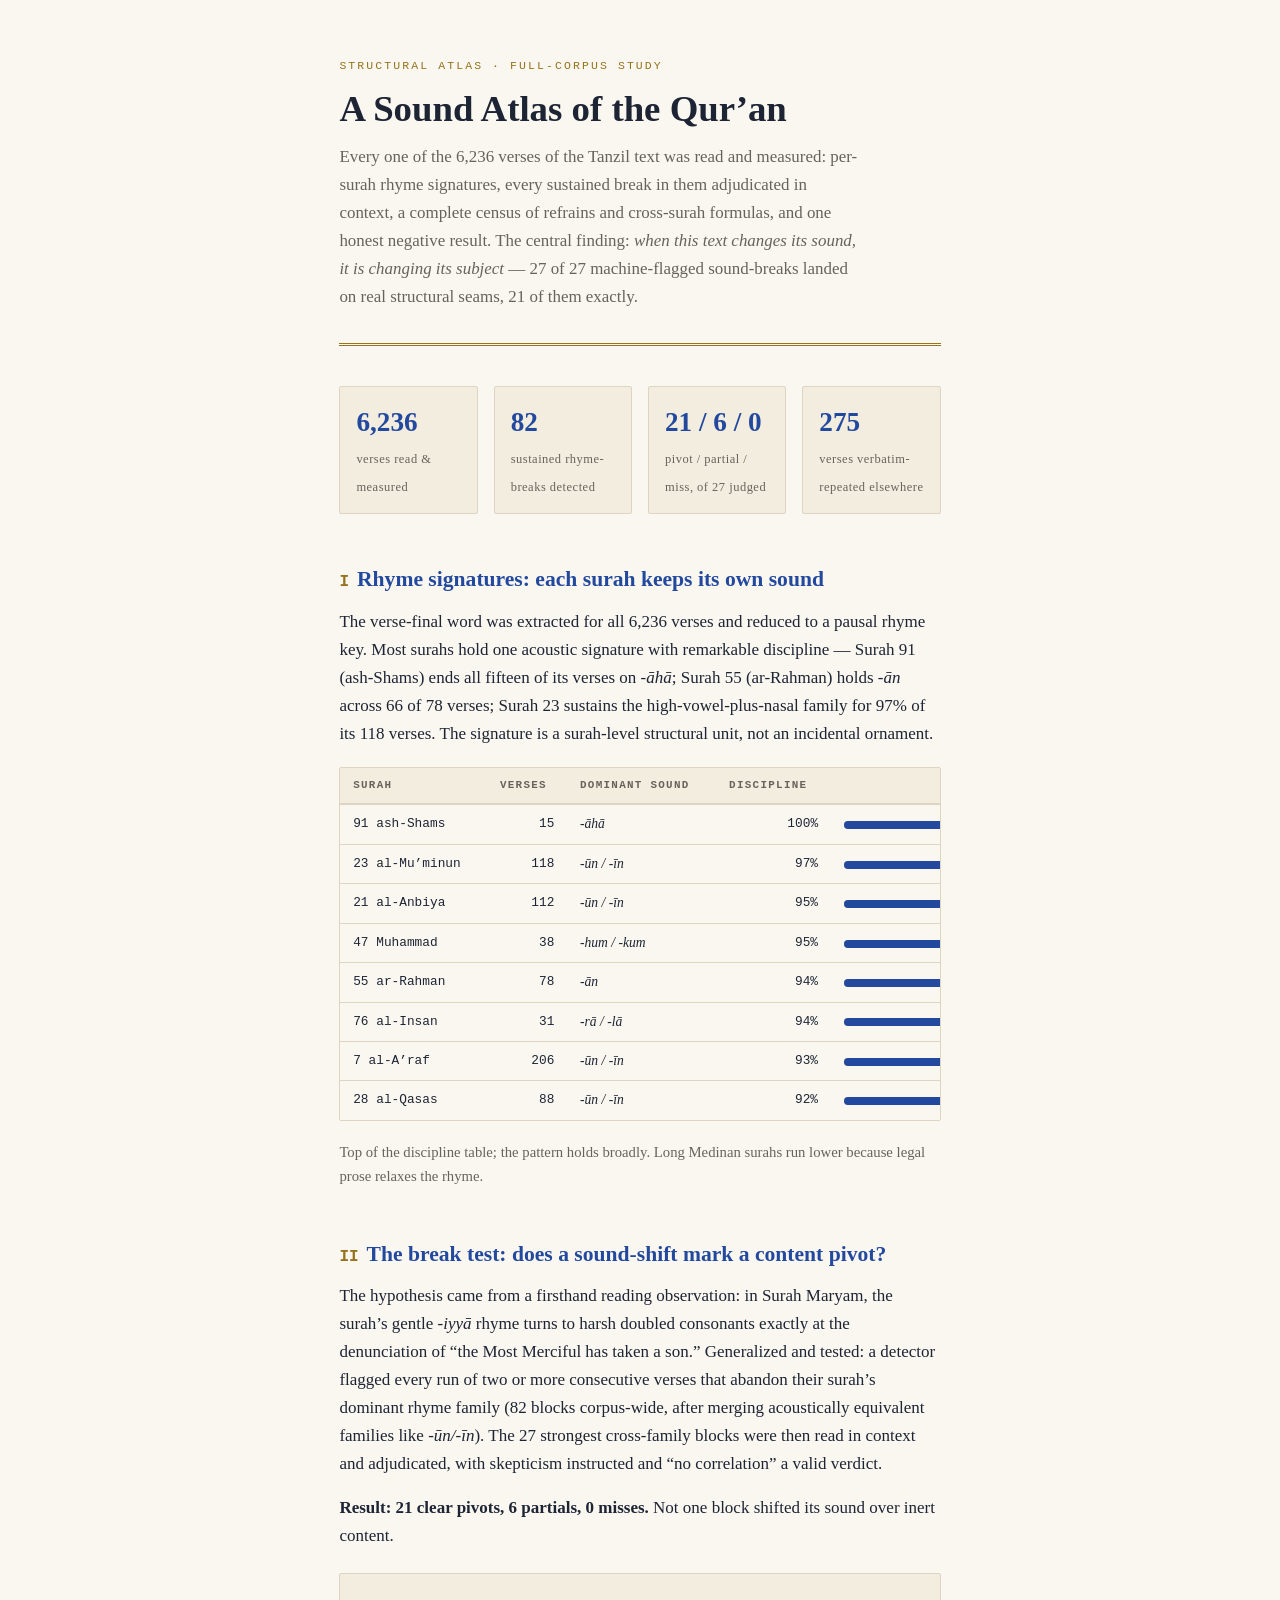
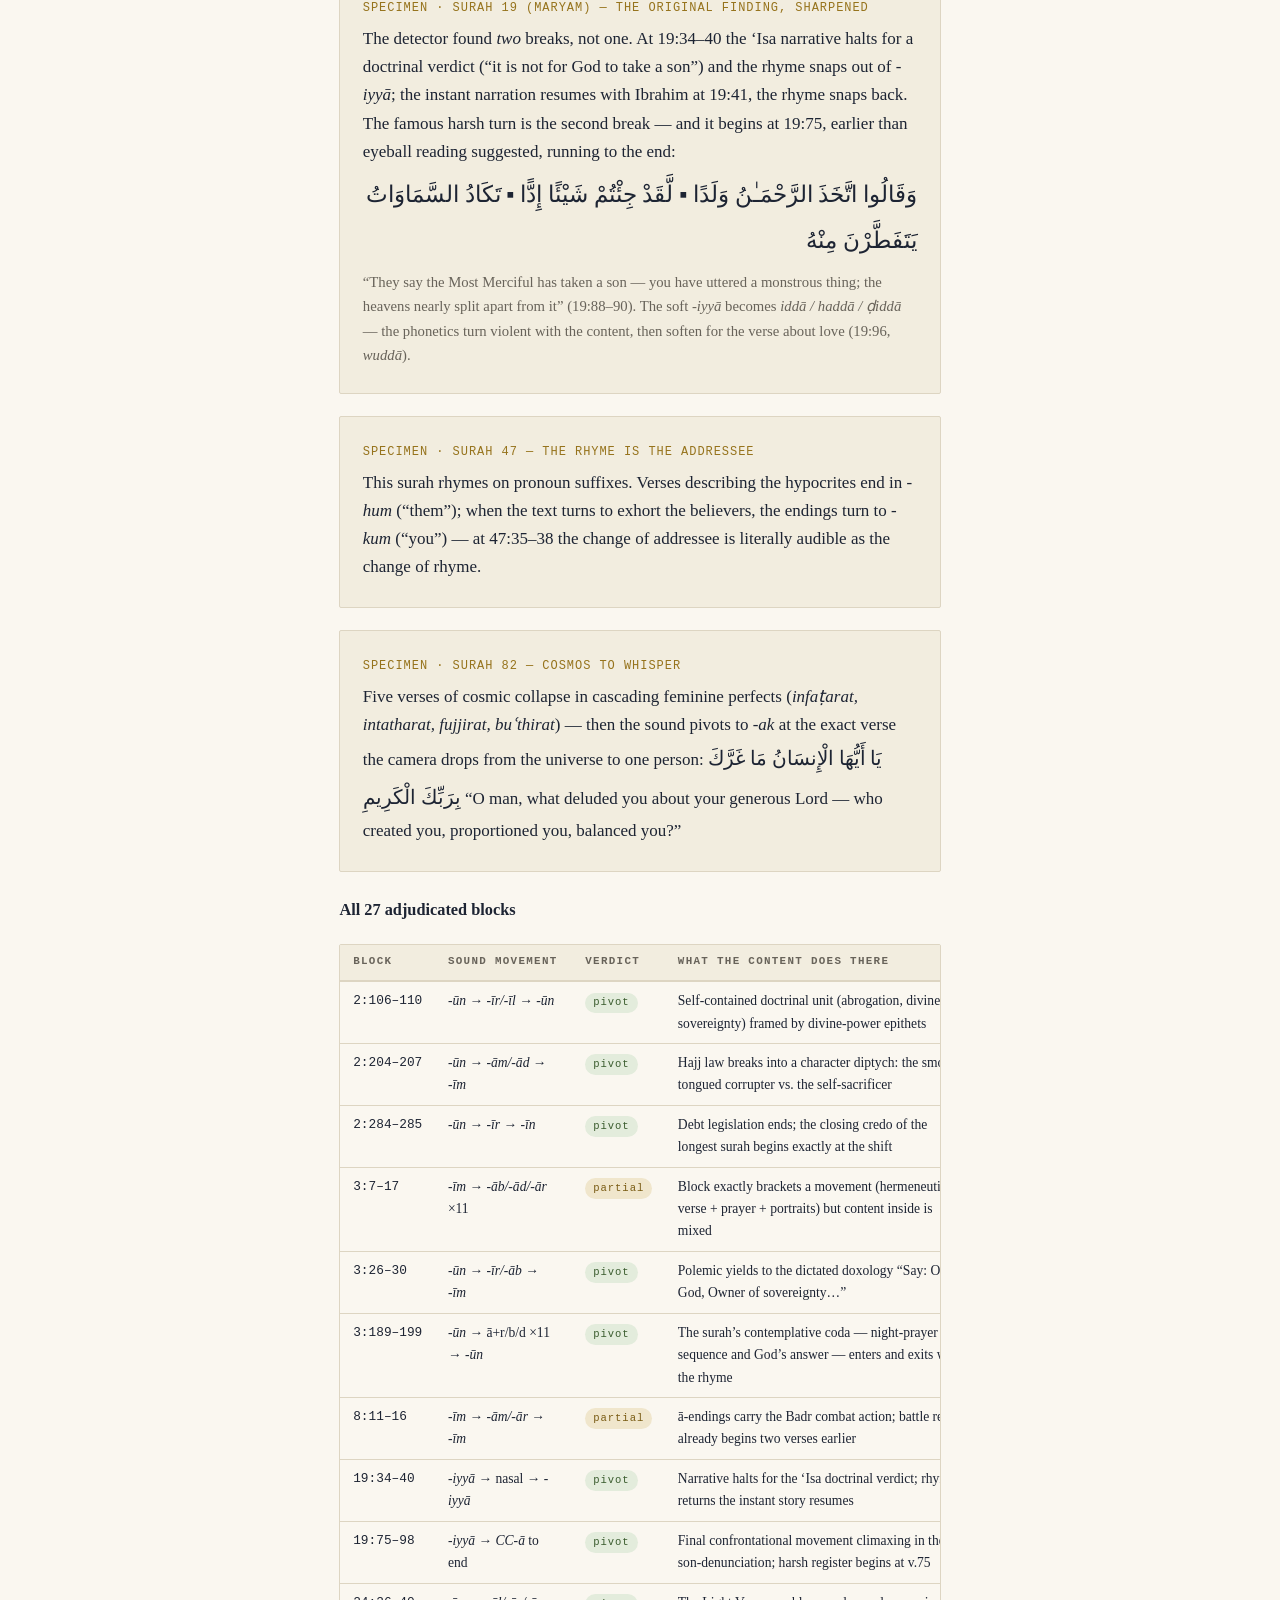
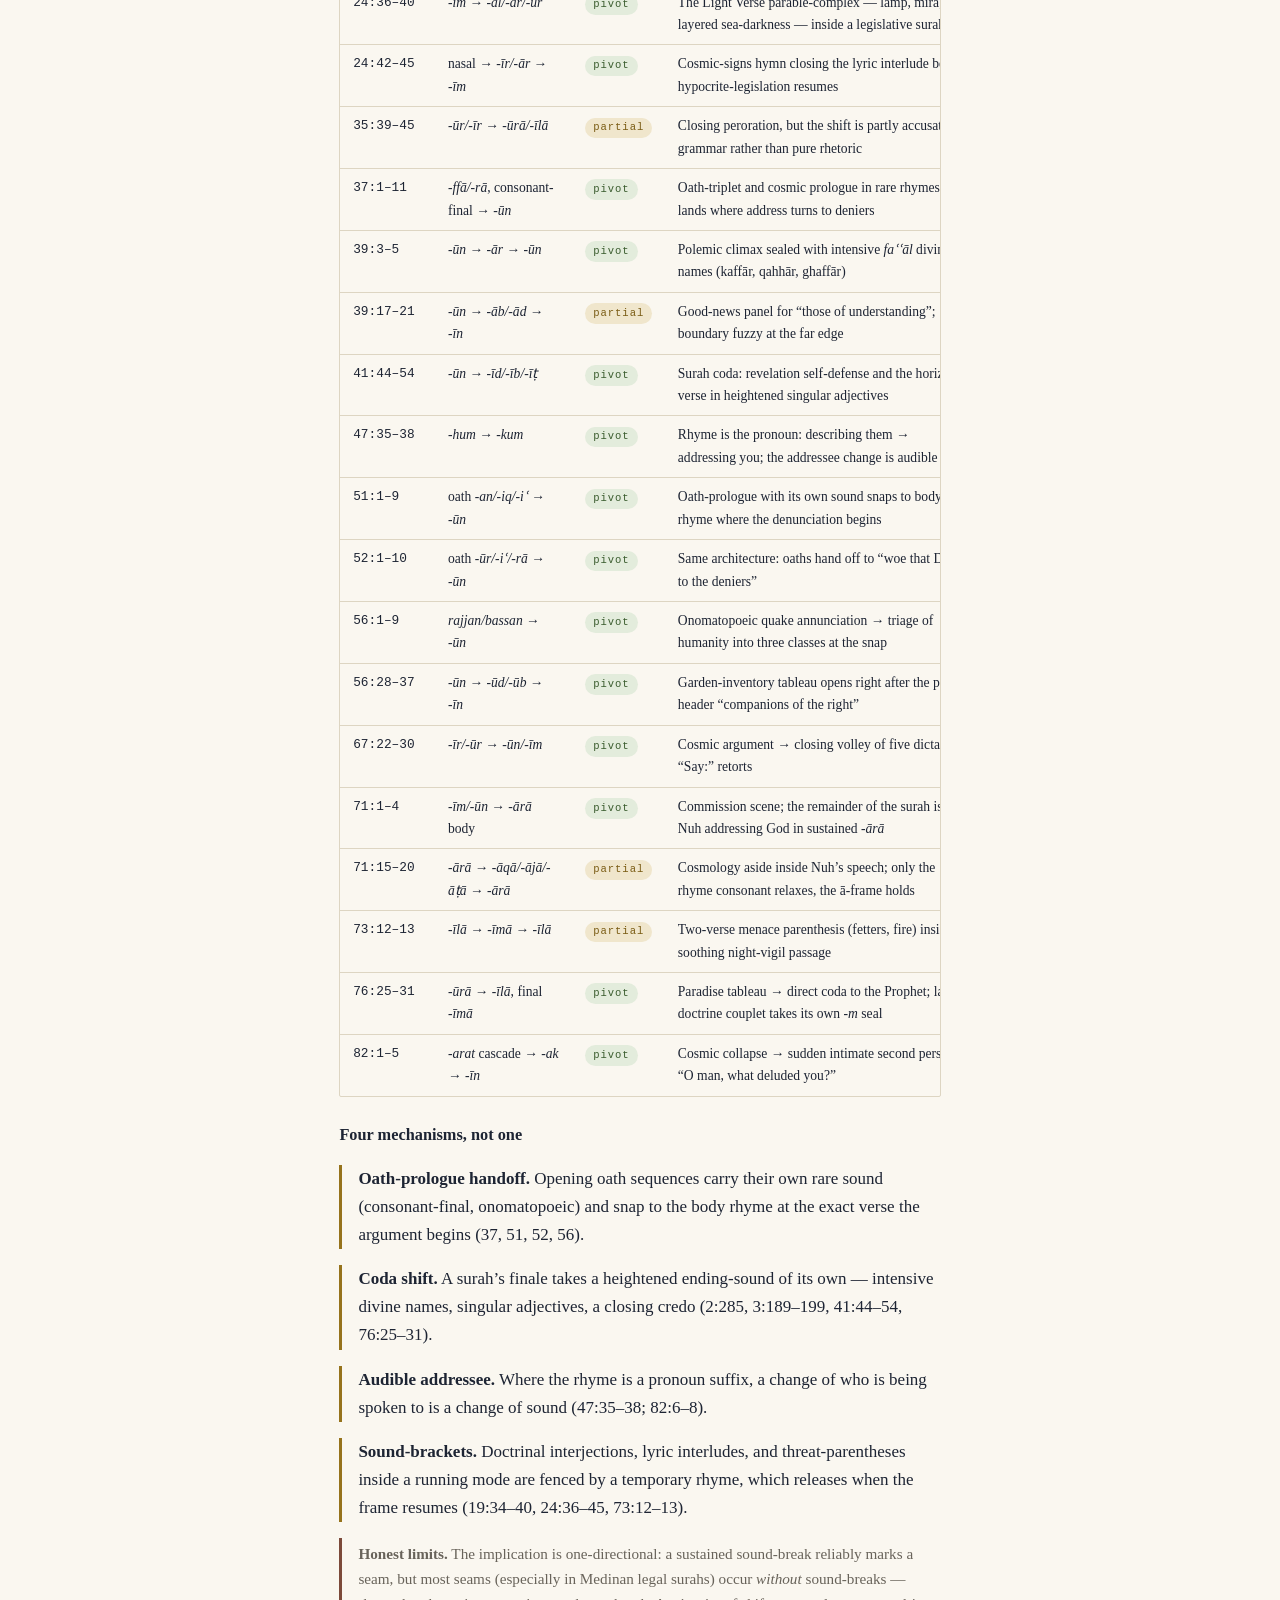
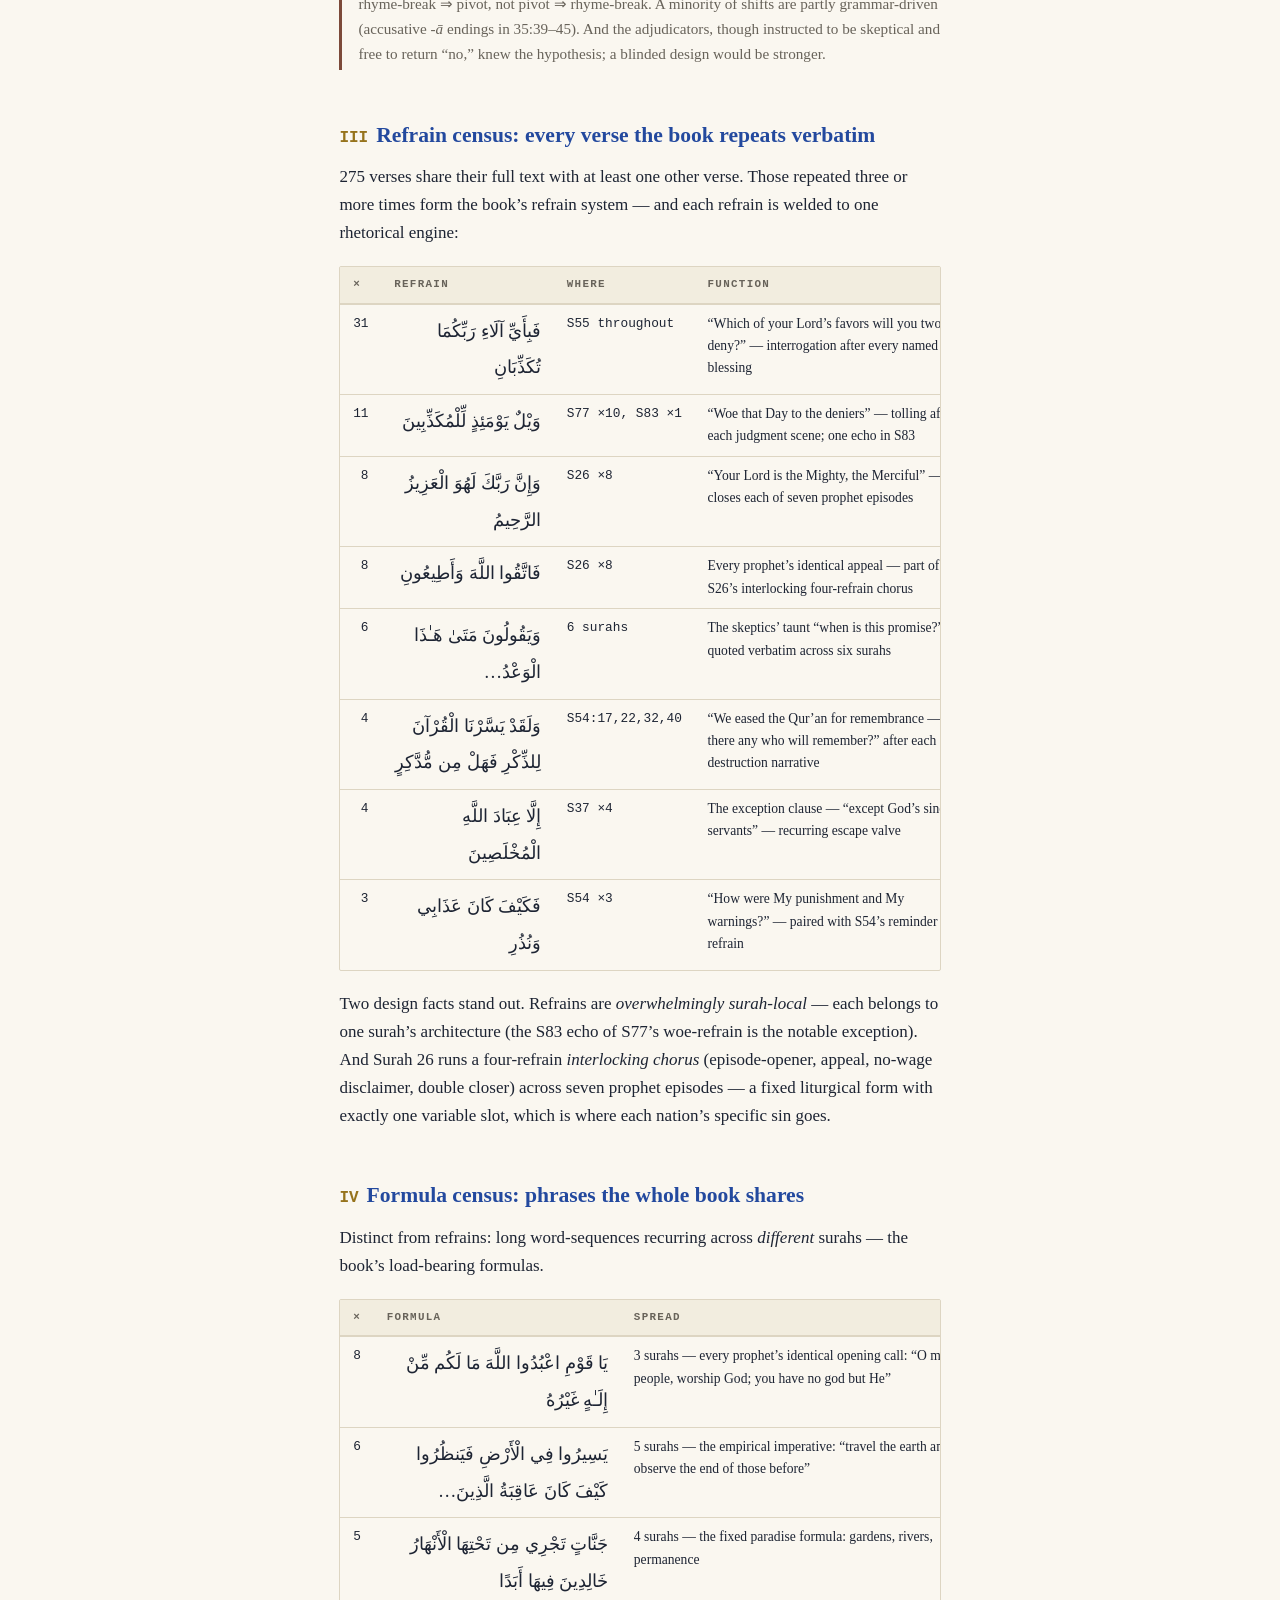
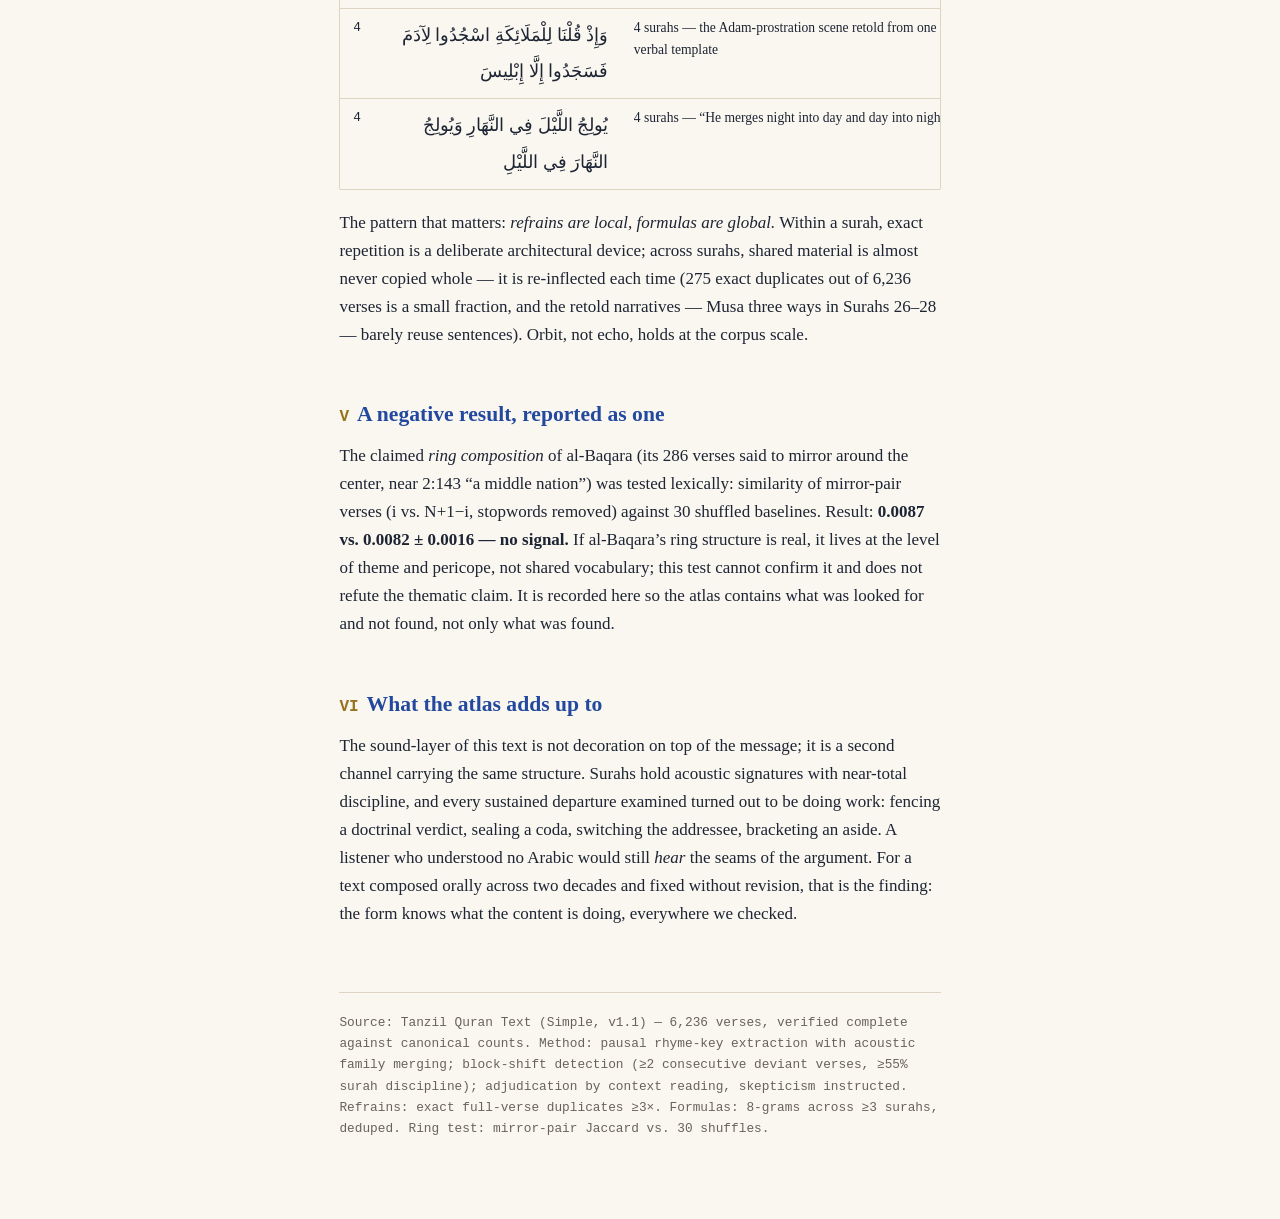
==== index.html @ b2b7bef9 "Sound atlas of the Qur'an: full-corpus structural study Co-Authored-By: Claude Fable 5 <noreply@anth" ====
<!doctype html>
<html lang="en">
<head>
<meta charset="utf-8">
<meta name="viewport" content="width=device-width, initial-scale=1">
<title>A Sound Atlas of the Qur'an</title>
<meta name="description" content="A full-corpus structural study of the Qur'an: rhyme signatures for all 114 surahs, 27 adjudicated sound-break pivots, complete refrain and formula censuses, and honestly reported negative results.">
<meta property="og:title" content="A Sound Atlas of the Qur'an">
<meta property="og:description" content="Every one of 6,236 verses read and measured. Central finding: when this text changes its sound, it is changing its subject — 27 of 27 machine-flagged sound-breaks landed on structural seams.">
</head>
<body>
<style>
:root{
  --ground:#faf7f0; --panel:#f2eddf; --ink:#1d2433; --muted:#68635a;
  --lapis:#23499e; --gold:#96731c; --line:#ddd5c2;
  --pivot-bg:#e3ecdc; --pivot-fg:#3a5c2e; --partial-bg:#f0e6cc; --partial-fg:#7a5c14;
  --neg-bg:#ece4e0; --neg-fg:#7c4a3a;
}
@media (prefers-color-scheme: dark){
  :root{
    --ground:#101830; --panel:#182242; --ink:#e9e5d8; --muted:#a9a696;
    --lapis:#8aa8e8; --gold:#c9a84c; --line:#2b375e;
    --pivot-bg:#22391f; --pivot-fg:#a8cf96; --partial-bg:#3d3213; --partial-fg:#dfc06a;
    --neg-bg:#3a2620; --neg-fg:#d9a08c;
  }
}
:root[data-theme="dark"]{
  --ground:#101830; --panel:#182242; --ink:#e9e5d8; --muted:#a9a696;
  --lapis:#8aa8e8; --gold:#c9a84c; --line:#2b375e;
  --pivot-bg:#22391f; --pivot-fg:#a8cf96; --partial-bg:#3d3213; --partial-fg:#dfc06a;
  --neg-bg:#3a2620; --neg-fg:#d9a08c;
}
:root[data-theme="light"]{
  --ground:#faf7f0; --panel:#f2eddf; --ink:#1d2433; --muted:#68635a;
  --lapis:#23499e; --gold:#96731c; --line:#ddd5c2;
  --pivot-bg:#e3ecdc; --pivot-fg:#3a5c2e; --partial-bg:#f0e6cc; --partial-fg:#7a5c14;
  --neg-bg:#ece4e0; --neg-fg:#7c4a3a;
}
*{box-sizing:border-box}
body{
  margin:0; background:var(--ground); color:var(--ink);
  font-family:"Iowan Old Style","Palatino Linotype",Palatino,Georgia,serif;
  font-size:17px; line-height:1.65;
}
.wrap{max-width:76ch; margin:0 auto; padding:3.5rem 1.4rem 5rem}
header{border-bottom:3px double var(--gold); padding-bottom:2rem; margin-bottom:2.5rem}
.eyebrow{font-family:ui-monospace,SFMono-Regular,Menlo,monospace; font-size:.72rem; letter-spacing:.18em; text-transform:uppercase; color:var(--gold); margin:0 0 .8rem}
h1{font-size:2.3rem; line-height:1.15; margin:0 0 .8rem; font-weight:600; text-wrap:balance; color:var(--ink)}
.standfirst{font-size:1.06rem; color:var(--muted); max-width:62ch; margin:0}
h2{font-size:1.35rem; margin:3rem 0 .4rem; font-weight:600; color:var(--lapis); text-wrap:balance}
h2 .no{color:var(--gold); font-family:ui-monospace,Menlo,monospace; font-size:1rem; margin-right:.5rem}
h3{font-size:1.02rem; margin:1.6rem 0 .3rem; font-weight:600}
p{margin:.6rem 0 1rem}
.sub{color:var(--muted); font-size:.92rem; margin-top:0}
a{color:var(--lapis)}
.ar{
  font-family:"Geeza Pro","Al Bayan","Traditional Arabic",serif;
  font-size:1.35em; line-height:2; direction:rtl; unicode-bidi:isolate;
}
.specimen{
  background:var(--panel); border:1px solid var(--line); border-radius:2px;
  padding:1.2rem 1.4rem; margin:1.4rem 0;
}
.specimen .ref{font-family:ui-monospace,Menlo,monospace; font-size:.75rem; color:var(--gold); letter-spacing:.08em; text-transform:uppercase}
.specimen p{margin:.4rem 0}
.tablebox{overflow-x:auto; border:1px solid var(--line); border-radius:2px; margin:1.2rem 0}
table{border-collapse:collapse; width:100%; font-size:.85rem; min-width:640px}
th{
  text-align:left; font-family:ui-monospace,Menlo,monospace; font-size:.68rem;
  letter-spacing:.12em; text-transform:uppercase; color:var(--muted);
  padding:.55rem .8rem; border-bottom:2px solid var(--line); background:var(--panel);
}
td{padding:.5rem .8rem; border-bottom:1px solid var(--line); vertical-align:top}
tr:last-child td{border-bottom:none}
td.ref, td.num{font-family:ui-monospace,Menlo,monospace; font-variant-numeric:tabular-nums; font-size:.8rem; white-space:nowrap}
td.num{text-align:right}
.chip{
  display:inline-block; font-family:ui-monospace,Menlo,monospace; font-size:.66rem;
  letter-spacing:.09em; padding:.1rem .5rem; border-radius:999px; white-space:nowrap;
}
.chip.pivot{background:var(--pivot-bg); color:var(--pivot-fg)}
.chip.partial{background:var(--partial-bg); color:var(--partial-fg)}
.chip.neg{background:var(--neg-bg); color:var(--neg-fg)}
.meter{display:inline-block; width:110px; height:8px; background:var(--line); border-radius:4px; vertical-align:middle}
.meter i{display:block; height:100%; background:var(--lapis); border-radius:4px}
.statrow{display:flex; flex-wrap:wrap; gap:1rem; margin:1.4rem 0}
.stat{flex:1 1 130px; background:var(--panel); border:1px solid var(--line); border-radius:2px; padding:.8rem 1rem}
.stat b{display:block; font-size:1.7rem; font-weight:600; font-variant-numeric:tabular-nums; color:var(--lapis)}
.stat span{font-size:.78rem; color:var(--muted); letter-spacing:.04em}
.mech{margin:1rem 0 1rem 0; padding-left:1rem; border-left:3px solid var(--gold)}
.mech b{color:var(--ink)}
.caveat{border-left:3px solid var(--neg-fg); padding:.2rem 0 .2rem 1rem; margin:1rem 0; color:var(--muted); font-size:.95rem}
footer{margin-top:4rem; padding-top:1.2rem; border-top:1px solid var(--line); font-size:.8rem; color:var(--muted); font-family:ui-monospace,Menlo,monospace}
</style>

<div class="wrap">
<header>
  <p class="eyebrow">Structural Atlas &middot; Full-Corpus Study</p>
  <h1>A Sound Atlas of the Qur&rsquo;an</h1>
  <p class="standfirst">Every one of the 6,236 verses of the Tanzil text was read and measured: per-surah rhyme signatures, every sustained break in them adjudicated in context, a complete census of refrains and cross-surah formulas, and one honest negative result. The central finding: <em>when this text changes its sound, it is changing its subject</em> &mdash; 27 of 27 machine-flagged sound-breaks landed on real structural seams, 21 of them exactly.</p>
</header>

<div class="statrow">
  <div class="stat"><b>6,236</b><span>verses read &amp; measured</span></div>
  <div class="stat"><b>82</b><span>sustained rhyme-breaks detected</span></div>
  <div class="stat"><b>21 / 6 / 0</b><span>pivot / partial / miss, of 27 judged</span></div>
  <div class="stat"><b>275</b><span>verses verbatim-repeated elsewhere</span></div>
</div>

<h2><span class="no">I</span>Rhyme signatures: each surah keeps its own sound</h2>
<p>The verse-final word was extracted for all 6,236 verses and reduced to a pausal rhyme key. Most surahs hold one acoustic signature with remarkable discipline &mdash; Surah 91 (ash-Shams) ends all fifteen of its verses on <i>-āhā</i>; Surah 55 (ar-Rahman) holds <i>-ān</i> across 66 of 78 verses; Surah 23 sustains the high-vowel-plus-nasal family for 97% of its 118 verses. The signature is a surah-level structural unit, not an incidental ornament.</p>
<div class="tablebox"><table>
<tr><th>Surah</th><th>Verses</th><th>Dominant sound</th><th>Discipline</th><th></th></tr>
<tr><td class="ref">91 ash-Shams</td><td class="num">15</td><td><i>-āhā</i></td><td class="num">100%</td><td><span class="meter"><i style="width:100%"></i></span></td></tr>
<tr><td class="ref">23 al-Mu&rsquo;minun</td><td class="num">118</td><td><i>-ūn / -īn</i></td><td class="num">97%</td><td><span class="meter"><i style="width:97%"></i></span></td></tr>
<tr><td class="ref">21 al-Anbiya</td><td class="num">112</td><td><i>-ūn / -īn</i></td><td class="num">95%</td><td><span class="meter"><i style="width:95%"></i></span></td></tr>
<tr><td class="ref">47 Muhammad</td><td class="num">38</td><td><i>-hum / -kum</i></td><td class="num">95%</td><td><span class="meter"><i style="width:95%"></i></span></td></tr>
<tr><td class="ref">55 ar-Rahman</td><td class="num">78</td><td><i>-ān</i></td><td class="num">94%</td><td><span class="meter"><i style="width:94%"></i></span></td></tr>
<tr><td class="ref">76 al-Insan</td><td class="num">31</td><td><i>-rā / -lā</i></td><td class="num">94%</td><td><span class="meter"><i style="width:94%"></i></span></td></tr>
<tr><td class="ref">7 al-A&rsquo;raf</td><td class="num">206</td><td><i>-ūn / -īn</i></td><td class="num">93%</td><td><span class="meter"><i style="width:93%"></i></span></td></tr>
<tr><td class="ref">28 al-Qasas</td><td class="num">88</td><td><i>-ūn / -īn</i></td><td class="num">92%</td><td><span class="meter"><i style="width:92%"></i></span></td></tr>
</table></div>
<p class="sub">Top of the discipline table; the pattern holds broadly. Long Medinan surahs run lower because legal prose relaxes the rhyme.</p>

<h2><span class="no">II</span>The break test: does a sound-shift mark a content pivot?</h2>
<p>The hypothesis came from a firsthand reading observation: in Surah Maryam, the surah&rsquo;s gentle <i>-iyyā</i> rhyme turns to harsh doubled consonants exactly at the denunciation of &ldquo;the Most Merciful has taken a son.&rdquo; Generalized and tested: a detector flagged every run of two or more consecutive verses that abandon their surah&rsquo;s dominant rhyme family (82 blocks corpus-wide, after merging acoustically equivalent families like <i>-ūn/-īn</i>). The 27 strongest cross-family blocks were then read in context and adjudicated, with skepticism instructed and &ldquo;no correlation&rdquo; a valid verdict.</p>
<p><b>Result: 21 clear pivots, 6 partials, 0 misses.</b> Not one block shifted its sound over inert content.</p>

<div class="specimen">
  <p class="ref">Specimen &middot; Surah 19 (Maryam) &mdash; the original finding, sharpened</p>
  <p>The detector found <em>two</em> breaks, not one. At 19:34&ndash;40 the &lsquo;Isa narrative halts for a doctrinal verdict (&ldquo;it is not for God to take a son&rdquo;) and the rhyme snaps out of <i>-iyyā</i>; the instant narration resumes with Ibrahim at 19:41, the rhyme snaps back. The famous harsh turn is the second break &mdash; and it begins at 19:75, earlier than eyeball reading suggested, running to the end:</p>
  <p class="ar">وَقَالُوا اتَّخَذَ الرَّحْمَـٰنُ وَلَدًا &#x25AA; لَّقَدْ جِئْتُمْ شَيْئًا إِدًّا &#x25AA; تَكَادُ السَّمَاوَاتُ يَتَفَطَّرْنَ مِنْهُ</p>
  <p class="sub">&ldquo;They say the Most Merciful has taken a son &mdash; you have uttered a monstrous thing; the heavens nearly split apart from it&rdquo; (19:88&ndash;90). The soft <i>-iyyā</i> becomes <i>iddā / haddā / ḍiddā</i> &mdash; the phonetics turn violent with the content, then soften for the verse about love (19:96, <i>wuddā</i>).</p>
</div>

<div class="specimen">
  <p class="ref">Specimen &middot; Surah 47 &mdash; the rhyme is the addressee</p>
  <p>This surah rhymes on pronoun suffixes. Verses describing the hypocrites end in <i>-hum</i> (&ldquo;them&rdquo;); when the text turns to exhort the believers, the endings turn to <i>-kum</i> (&ldquo;you&rdquo;) &mdash; at 47:35&ndash;38 the change of addressee is literally audible as the change of rhyme.</p>
</div>

<div class="specimen">
  <p class="ref">Specimen &middot; Surah 82 &mdash; cosmos to whisper</p>
  <p>Five verses of cosmic collapse in cascading feminine perfects (<i>infaṭarat, intatharat, fujjirat, buʿthirat</i>) &mdash; then the sound pivots to <i>-ak</i> at the exact verse the camera drops from the universe to one person: <span class="ar" style="font-size:1.15em">يَا أَيُّهَا الْإِنسَانُ مَا غَرَّكَ بِرَبِّكَ الْكَرِيمِ</span> &ldquo;O man, what deluded you about your generous Lord &mdash; who created you, proportioned you, balanced you?&rdquo;</p>
</div>

<h3>All 27 adjudicated blocks</h3>
<div class="tablebox"><table>
<tr><th>Block</th><th>Sound movement</th><th>Verdict</th><th>What the content does there</th></tr>
<tr><td class="ref">2:106&ndash;110</td><td><i>-ūn</i> &rarr; <i>-īr/-īl</i> &rarr; <i>-ūn</i></td><td><span class="chip pivot">pivot</span></td><td>Self-contained doctrinal unit (abrogation, divine sovereignty) framed by divine-power epithets</td></tr>
<tr><td class="ref">2:204&ndash;207</td><td><i>-ūn</i> &rarr; <i>-ām/-ād</i> &rarr; <i>-īm</i></td><td><span class="chip pivot">pivot</span></td><td>Hajj law breaks into a character diptych: the smooth-tongued corrupter vs. the self-sacrificer</td></tr>
<tr><td class="ref">2:284&ndash;285</td><td><i>-ūn</i> &rarr; <i>-īr</i> &rarr; <i>-īn</i></td><td><span class="chip pivot">pivot</span></td><td>Debt legislation ends; the closing credo of the longest surah begins exactly at the shift</td></tr>
<tr><td class="ref">3:7&ndash;17</td><td><i>-īm</i> &rarr; <i>-āb/-ād/-ār</i> &times;11</td><td><span class="chip partial">partial</span></td><td>Block exactly brackets a movement (hermeneutics verse + prayer + portraits) but content inside is mixed</td></tr>
<tr><td class="ref">3:26&ndash;30</td><td><i>-ūn</i> &rarr; <i>-īr/-āb</i> &rarr; <i>-īm</i></td><td><span class="chip pivot">pivot</span></td><td>Polemic yields to the dictated doxology &ldquo;Say: O God, Owner of sovereignty&hellip;&rdquo;</td></tr>
<tr><td class="ref">3:189&ndash;199</td><td><i>-ūn</i> &rarr; ā+r/b/d &times;11 &rarr; <i>-ūn</i></td><td><span class="chip pivot">pivot</span></td><td>The surah&rsquo;s contemplative coda &mdash; night-prayer sequence and God&rsquo;s answer &mdash; enters and exits with the rhyme</td></tr>
<tr><td class="ref">8:11&ndash;16</td><td><i>-īm</i> &rarr; <i>-ām/-ār</i> &rarr; <i>-īm</i></td><td><span class="chip partial">partial</span></td><td>ā-endings carry the Badr combat action; battle recall already begins two verses earlier</td></tr>
<tr><td class="ref">19:34&ndash;40</td><td><i>-iyyā</i> &rarr; nasal &rarr; <i>-iyyā</i></td><td><span class="chip pivot">pivot</span></td><td>Narrative halts for the &lsquo;Isa doctrinal verdict; rhyme returns the instant story resumes</td></tr>
<tr><td class="ref">19:75&ndash;98</td><td><i>-iyyā</i> &rarr; <i>CC-ā</i> to end</td><td><span class="chip pivot">pivot</span></td><td>Final confrontational movement climaxing in the son-denunciation; harsh register begins at v.75</td></tr>
<tr><td class="ref">24:36&ndash;40</td><td><i>-īm</i> &rarr; <i>-āl/-ār/-ūr</i></td><td><span class="chip pivot">pivot</span></td><td>The Light Verse parable-complex &mdash; lamp, mirage, layered sea-darkness &mdash; inside a legislative surah</td></tr>
<tr><td class="ref">24:42&ndash;45</td><td>nasal &rarr; <i>-īr/-ār</i> &rarr; <i>-īm</i></td><td><span class="chip pivot">pivot</span></td><td>Cosmic-signs hymn closing the lyric interlude before hypocrite-legislation resumes</td></tr>
<tr><td class="ref">35:39&ndash;45</td><td><i>-ūr/-īr</i> &rarr; <i>-ūrā/-īlā</i></td><td><span class="chip partial">partial</span></td><td>Closing peroration, but the shift is partly accusative grammar rather than pure rhetoric</td></tr>
<tr><td class="ref">37:1&ndash;11</td><td><i>-ffā/-rā</i>, consonant-final &rarr; <i>-ūn</i></td><td><span class="chip pivot">pivot</span></td><td>Oath-triplet and cosmic prologue in rare rhymes; <i>-ūn</i> lands where address turns to deniers</td></tr>
<tr><td class="ref">39:3&ndash;5</td><td><i>-ūn</i> &rarr; <i>-ār</i> &rarr; <i>-ūn</i></td><td><span class="chip pivot">pivot</span></td><td>Polemic climax sealed with intensive <i>faʿʿāl</i> divine names (kaffār, qahhār, ghaffār)</td></tr>
<tr><td class="ref">39:17&ndash;21</td><td><i>-ūn</i> &rarr; <i>-āb/-ād</i> &rarr; <i>-īn</i></td><td><span class="chip partial">partial</span></td><td>Good-news panel for &ldquo;those of understanding&rdquo;; boundary fuzzy at the far edge</td></tr>
<tr><td class="ref">41:44&ndash;54</td><td><i>-ūn</i> &rarr; <i>-īd/-īb/-īṭ</i></td><td><span class="chip pivot">pivot</span></td><td>Surah coda: revelation self-defense and the horizons verse in heightened singular adjectives</td></tr>
<tr><td class="ref">47:35&ndash;38</td><td><i>-hum</i> &rarr; <i>-kum</i></td><td><span class="chip pivot">pivot</span></td><td>Rhyme is the pronoun: describing them &rarr; addressing you; the addressee change is audible</td></tr>
<tr><td class="ref">51:1&ndash;9</td><td>oath <i>-an/-iq/-iʿ</i> &rarr; <i>-ūn</i></td><td><span class="chip pivot">pivot</span></td><td>Oath-prologue with its own sound snaps to body rhyme where the denunciation begins</td></tr>
<tr><td class="ref">52:1&ndash;10</td><td>oath <i>-ūr/-iʿ/-rā</i> &rarr; <i>-ūn</i></td><td><span class="chip pivot">pivot</span></td><td>Same architecture: oaths hand off to &ldquo;woe that Day to the deniers&rdquo;</td></tr>
<tr><td class="ref">56:1&ndash;9</td><td><i>rajjan/bassan</i> &rarr; <i>-ūn</i></td><td><span class="chip pivot">pivot</span></td><td>Onomatopoeic quake annunciation &rarr; triage of humanity into three classes at the snap</td></tr>
<tr><td class="ref">56:28&ndash;37</td><td><i>-ūn</i> &rarr; <i>-ūd/-ūb</i> &rarr; <i>-īn</i></td><td><span class="chip pivot">pivot</span></td><td>Garden-inventory tableau opens right after the panel header &ldquo;companions of the right&rdquo;</td></tr>
<tr><td class="ref">67:22&ndash;30</td><td><i>-īr/-ūr</i> &rarr; <i>-ūn/-īm</i></td><td><span class="chip pivot">pivot</span></td><td>Cosmic argument &rarr; closing volley of five dictated &ldquo;Say:&rdquo; retorts</td></tr>
<tr><td class="ref">71:1&ndash;4</td><td><i>-īm/-ūn</i> &rarr; <i>-ārā</i> body</td><td><span class="chip pivot">pivot</span></td><td>Commission scene; the remainder of the surah is Nuh addressing God in sustained <i>-ārā</i></td></tr>
<tr><td class="ref">71:15&ndash;20</td><td><i>-ārā</i> &rarr; <i>-āqā/-ājā/-āṭā</i> &rarr; <i>-ārā</i></td><td><span class="chip partial">partial</span></td><td>Cosmology aside inside Nuh&rsquo;s speech; only the rhyme consonant relaxes, the ā-frame holds</td></tr>
<tr><td class="ref">73:12&ndash;13</td><td><i>-īlā</i> &rarr; <i>-īmā</i> &rarr; <i>-īlā</i></td><td><span class="chip partial">partial</span></td><td>Two-verse menace parenthesis (fetters, fire) inside a soothing night-vigil passage</td></tr>
<tr><td class="ref">76:25&ndash;31</td><td><i>-ūrā</i> &rarr; <i>-īlā</i>, final <i>-īmā</i></td><td><span class="chip pivot">pivot</span></td><td>Paradise tableau &rarr; direct coda to the Prophet; last doctrine couplet takes its own <i>-m</i> seal</td></tr>
<tr><td class="ref">82:1&ndash;5</td><td><i>-arat</i> cascade &rarr; <i>-ak</i> &rarr; <i>-īn</i></td><td><span class="chip pivot">pivot</span></td><td>Cosmic collapse &rarr; sudden intimate second person: &ldquo;O man, what deluded you?&rdquo;</td></tr>
</table></div>

<h3>Four mechanisms, not one</h3>
<div class="mech"><b>Oath-prologue handoff.</b> Opening oath sequences carry their own rare sound (consonant-final, onomatopoeic) and snap to the body rhyme at the exact verse the argument begins (37, 51, 52, 56).</div>
<div class="mech"><b>Coda shift.</b> A surah&rsquo;s finale takes a heightened ending-sound of its own &mdash; intensive divine names, singular adjectives, a closing credo (2:285, 3:189&ndash;199, 41:44&ndash;54, 76:25&ndash;31).</div>
<div class="mech"><b>Audible addressee.</b> Where the rhyme is a pronoun suffix, a change of who is being spoken to is a change of sound (47:35&ndash;38; 82:6&ndash;8).</div>
<div class="mech"><b>Sound-brackets.</b> Doctrinal interjections, lyric interludes, and threat-parentheses inside a running mode are fenced by a temporary rhyme, which releases when the frame resumes (19:34&ndash;40, 24:36&ndash;45, 73:12&ndash;13).</div>

<div class="caveat"><b>Honest limits.</b> The implication is one-directional: a sustained sound-break reliably marks a seam, but most seams (especially in Medinan legal surahs) occur <em>without</em> sound-breaks &mdash; rhyme-break &rArr; pivot, not pivot &rArr; rhyme-break. A minority of shifts are partly grammar-driven (accusative <i>-ā</i> endings in 35:39&ndash;45). And the adjudicators, though instructed to be skeptical and free to return &ldquo;no,&rdquo; knew the hypothesis; a blinded design would be stronger.</div>

<h2><span class="no">III</span>Refrain census: every verse the book repeats verbatim</h2>
<p>275 verses share their full text with at least one other verse. Those repeated three or more times form the book&rsquo;s refrain system &mdash; and each refrain is welded to one rhetorical engine:</p>
<div class="tablebox"><table>
<tr><th>&times;</th><th>Refrain</th><th>Where</th><th>Function</th></tr>
<tr><td class="num">31</td><td class="ar">فَبِأَيِّ آلَاءِ رَبِّكُمَا تُكَذِّبَانِ</td><td class="ref">S55 throughout</td><td>&ldquo;Which of your Lord&rsquo;s favors will you two deny?&rdquo; &mdash; interrogation after every named blessing</td></tr>
<tr><td class="num">11</td><td class="ar">وَيْلٌ يَوْمَئِذٍ لِّلْمُكَذِّبِينَ</td><td class="ref">S77 &times;10, S83 &times;1</td><td>&ldquo;Woe that Day to the deniers&rdquo; &mdash; tolling after each judgment scene; one echo in S83</td></tr>
<tr><td class="num">8</td><td class="ar">وَإِنَّ رَبَّكَ لَهُوَ الْعَزِيزُ الرَّحِيمُ</td><td class="ref">S26 &times;8</td><td>&ldquo;Your Lord is the Mighty, the Merciful&rdquo; &mdash; closes each of seven prophet episodes</td></tr>
<tr><td class="num">8</td><td class="ar">فَاتَّقُوا اللَّهَ وَأَطِيعُونِ</td><td class="ref">S26 &times;8</td><td>Every prophet&rsquo;s identical appeal &mdash; part of S26&rsquo;s interlocking four-refrain chorus</td></tr>
<tr><td class="num">6</td><td class="ar">وَيَقُولُونَ مَتَىٰ هَـٰذَا الْوَعْدُ&hellip;</td><td class="ref">6 surahs</td><td>The skeptics&rsquo; taunt &ldquo;when is this promise?&rdquo; quoted verbatim across six surahs</td></tr>
<tr><td class="num">4</td><td class="ar">وَلَقَدْ يَسَّرْنَا الْقُرْآنَ لِلذِّكْرِ فَهَلْ مِن مُّدَّكِرٍ</td><td class="ref">S54:17,22,32,40</td><td>&ldquo;We eased the Qur&rsquo;an for remembrance &mdash; is there any who will remember?&rdquo; after each destruction narrative</td></tr>
<tr><td class="num">4</td><td class="ar">إِلَّا عِبَادَ اللَّهِ الْمُخْلَصِينَ</td><td class="ref">S37 &times;4</td><td>The exception clause &mdash; &ldquo;except God&rsquo;s sincere servants&rdquo; &mdash; recurring escape valve</td></tr>
<tr><td class="num">3</td><td class="ar">فَكَيْفَ كَانَ عَذَابِي وَنُذُرِ</td><td class="ref">S54 &times;3</td><td>&ldquo;How were My punishment and My warnings?&rdquo; &mdash; paired with S54&rsquo;s reminder refrain</td></tr>
</table></div>
<p>Two design facts stand out. Refrains are <em>overwhelmingly surah-local</em> &mdash; each belongs to one surah&rsquo;s architecture (the S83 echo of S77&rsquo;s woe-refrain is the notable exception). And Surah 26 runs a four-refrain <em>interlocking chorus</em> (episode-opener, appeal, no-wage disclaimer, double closer) across seven prophet episodes &mdash; a fixed liturgical form with exactly one variable slot, which is where each nation&rsquo;s specific sin goes.</p>

<h2><span class="no">IV</span>Formula census: phrases the whole book shares</h2>
<p>Distinct from refrains: long word-sequences recurring across <em>different</em> surahs &mdash; the book&rsquo;s load-bearing formulas.</p>
<div class="tablebox"><table>
<tr><th>&times;</th><th>Formula</th><th>Spread</th></tr>
<tr><td class="num">8</td><td class="ar">يَا قَوْمِ اعْبُدُوا اللَّهَ مَا لَكُم مِّنْ إِلَـٰهٍ غَيْرُهُ</td><td>3 surahs &mdash; every prophet&rsquo;s identical opening call: &ldquo;O my people, worship God; you have no god but He&rdquo;</td></tr>
<tr><td class="num">6</td><td class="ar">يَسِيرُوا فِي الْأَرْضِ فَيَنظُرُوا كَيْفَ كَانَ عَاقِبَةُ الَّذِينَ&hellip;</td><td>5 surahs &mdash; the empirical imperative: &ldquo;travel the earth and observe the end of those before&rdquo;</td></tr>
<tr><td class="num">5</td><td class="ar">جَنَّاتٍ تَجْرِي مِن تَحْتِهَا الْأَنْهَارُ خَالِدِينَ فِيهَا أَبَدًا</td><td>4 surahs &mdash; the fixed paradise formula: gardens, rivers, permanence</td></tr>
<tr><td class="num">4</td><td class="ar">وَإِذْ قُلْنَا لِلْمَلَائِكَةِ اسْجُدُوا لِآدَمَ فَسَجَدُوا إِلَّا إِبْلِيسَ</td><td>4 surahs &mdash; the Adam-prostration scene retold from one verbal template</td></tr>
<tr><td class="num">4</td><td class="ar">يُولِجُ اللَّيْلَ فِي النَّهَارِ وَيُولِجُ النَّهَارَ فِي اللَّيْلِ</td><td>4 surahs &mdash; &ldquo;He merges night into day and day into night&rdquo;</td></tr>
</table></div>
<p>The pattern that matters: <em>refrains are local, formulas are global.</em> Within a surah, exact repetition is a deliberate architectural device; across surahs, shared material is almost never copied whole &mdash; it is re-inflected each time (275 exact duplicates out of 6,236 verses is a small fraction, and the retold narratives &mdash; Musa three ways in Surahs 26&ndash;28 &mdash; barely reuse sentences). Orbit, not echo, holds at the corpus scale.</p>

<h2><span class="no">V</span>A negative result, reported as one</h2>
<p>The claimed <em>ring composition</em> of al-Baqara (its 286 verses said to mirror around the center, near 2:143 &ldquo;a middle nation&rdquo;) was tested lexically: similarity of mirror-pair verses (i vs. N+1&minus;i, stopwords removed) against 30 shuffled baselines. Result: <b>0.0087 vs. 0.0082 &plusmn; 0.0016 &mdash; no signal.</b> If al-Baqara&rsquo;s ring structure is real, it lives at the level of theme and pericope, not shared vocabulary; this test cannot confirm it and does not refute the thematic claim. It is recorded here so the atlas contains what was looked for and not found, not only what was found.</p>

<h2><span class="no">VI</span>What the atlas adds up to</h2>
<p>The sound-layer of this text is not decoration on top of the message; it is a second channel carrying the same structure. Surahs hold acoustic signatures with near-total discipline, and every sustained departure examined turned out to be doing work: fencing a doctrinal verdict, sealing a coda, switching the addressee, bracketing an aside. A listener who understood no Arabic would still <em>hear</em> the seams of the argument. For a text composed orally across two decades and fixed without revision, that is the finding: the form knows what the content is doing, everywhere we checked.</p>

<footer>
Source: Tanzil Quran Text (Simple, v1.1) &mdash; 6,236 verses, verified complete against canonical counts. Method: pausal rhyme-key extraction with acoustic family merging; block-shift detection (&ge;2 consecutive deviant verses, &ge;55% surah discipline); adjudication by context reading, skepticism instructed. Refrains: exact full-verse duplicates &ge;3&times;. Formulas: 8-grams across &ge;3 surahs, deduped. Ring test: mirror-pair Jaccard vs. 30 shuffles.
</footer>
</div>

</body>
</html>
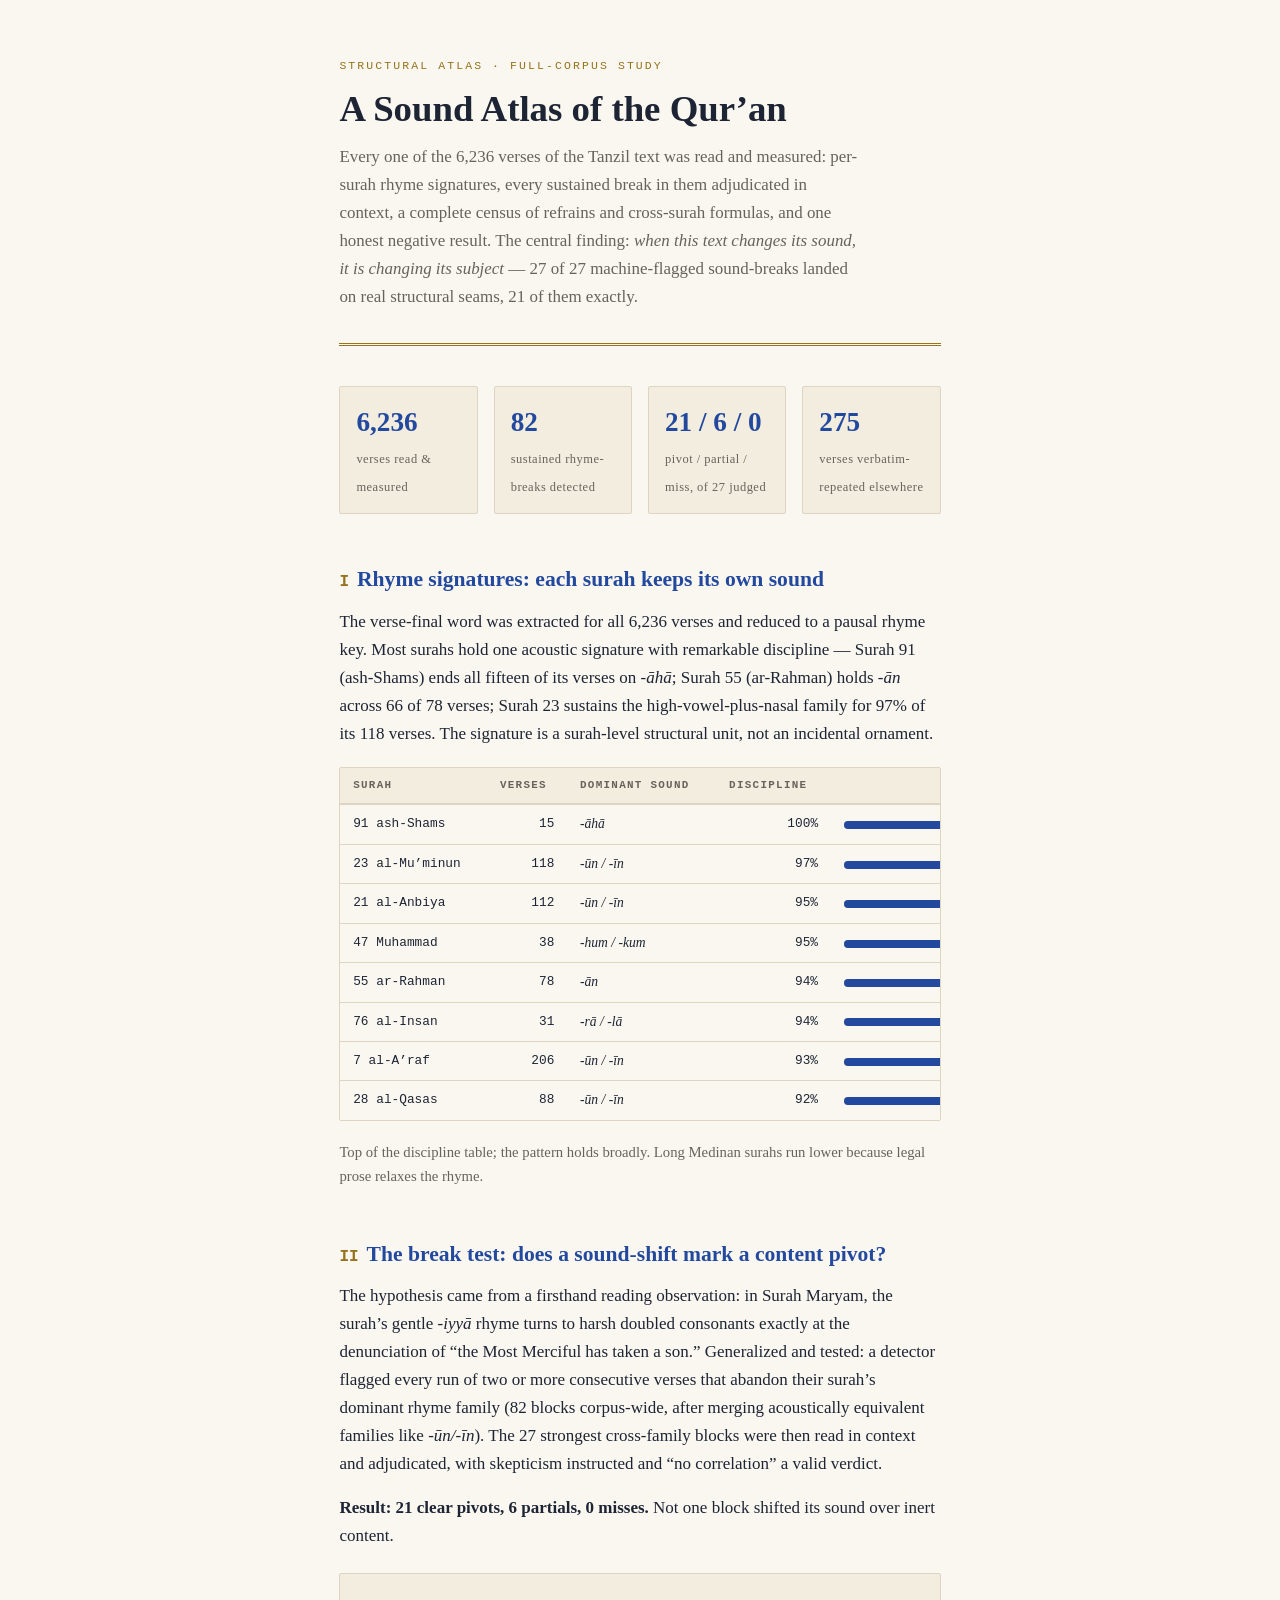
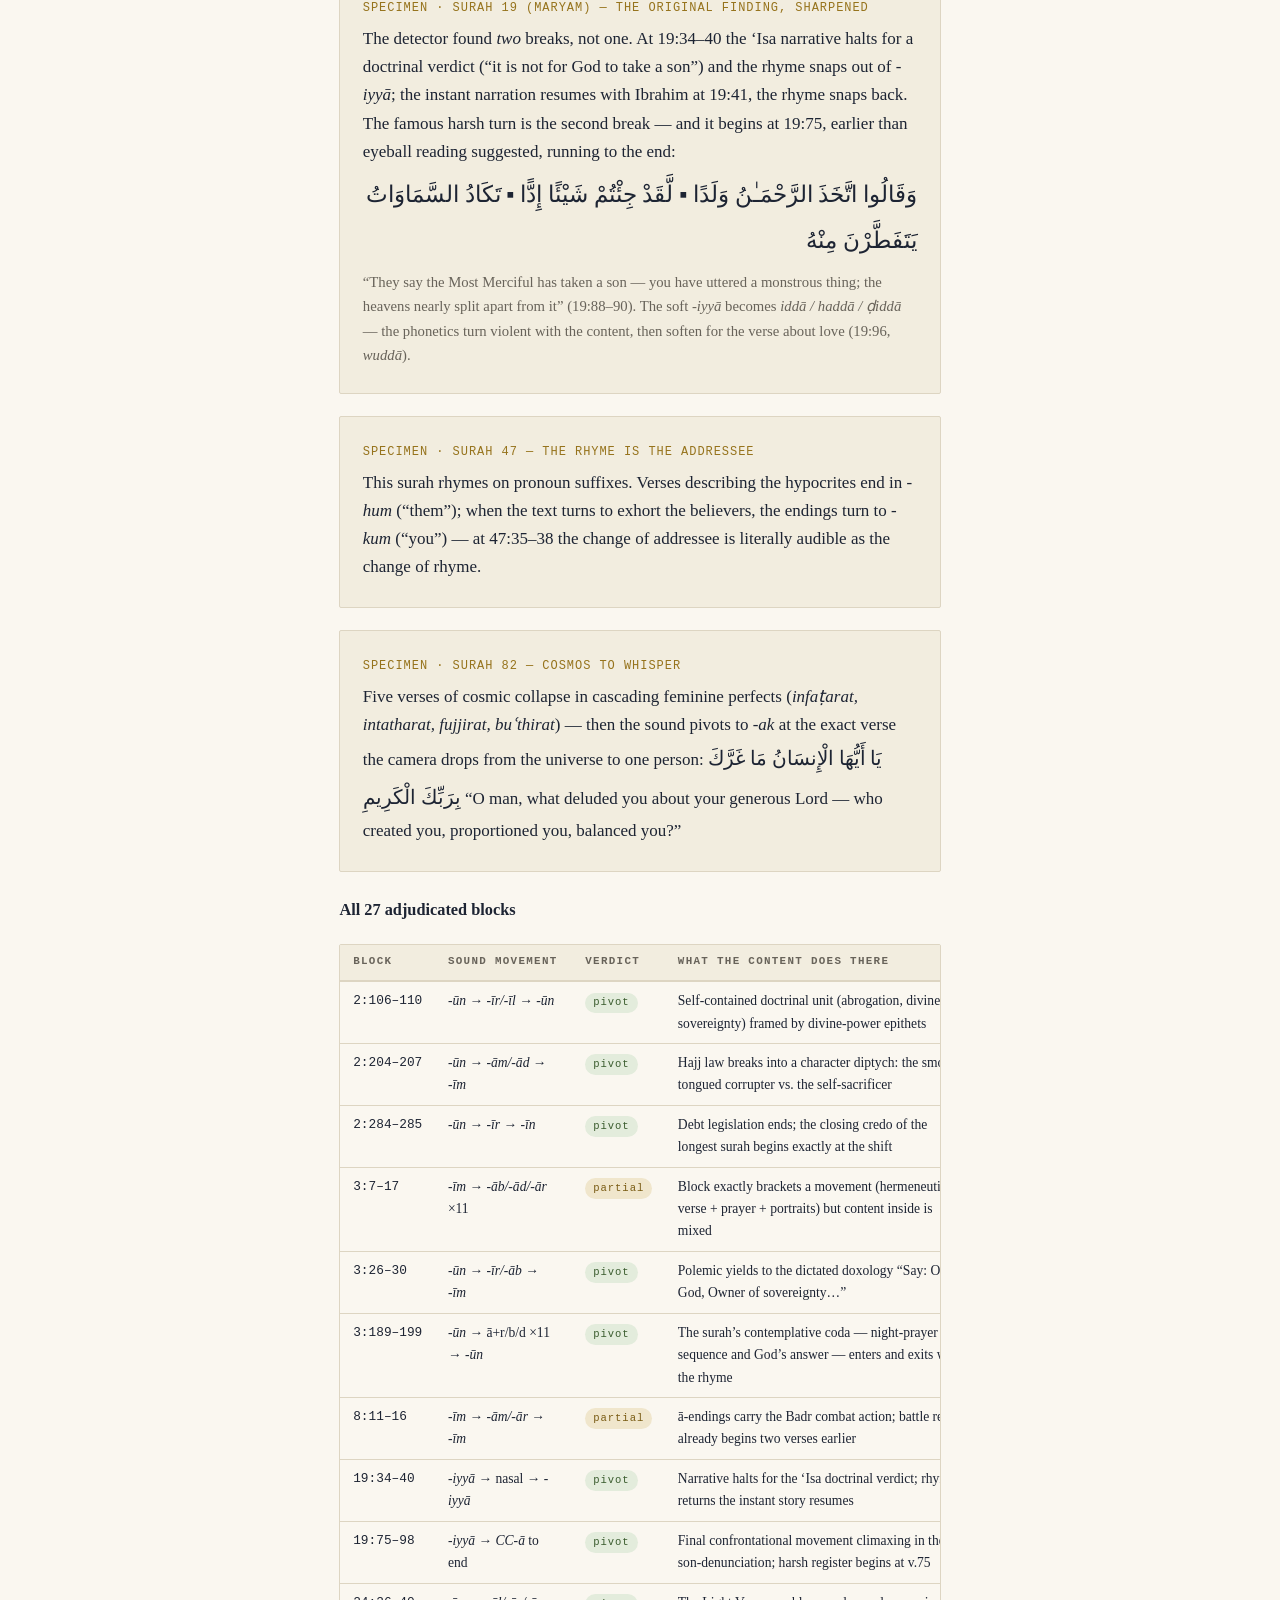
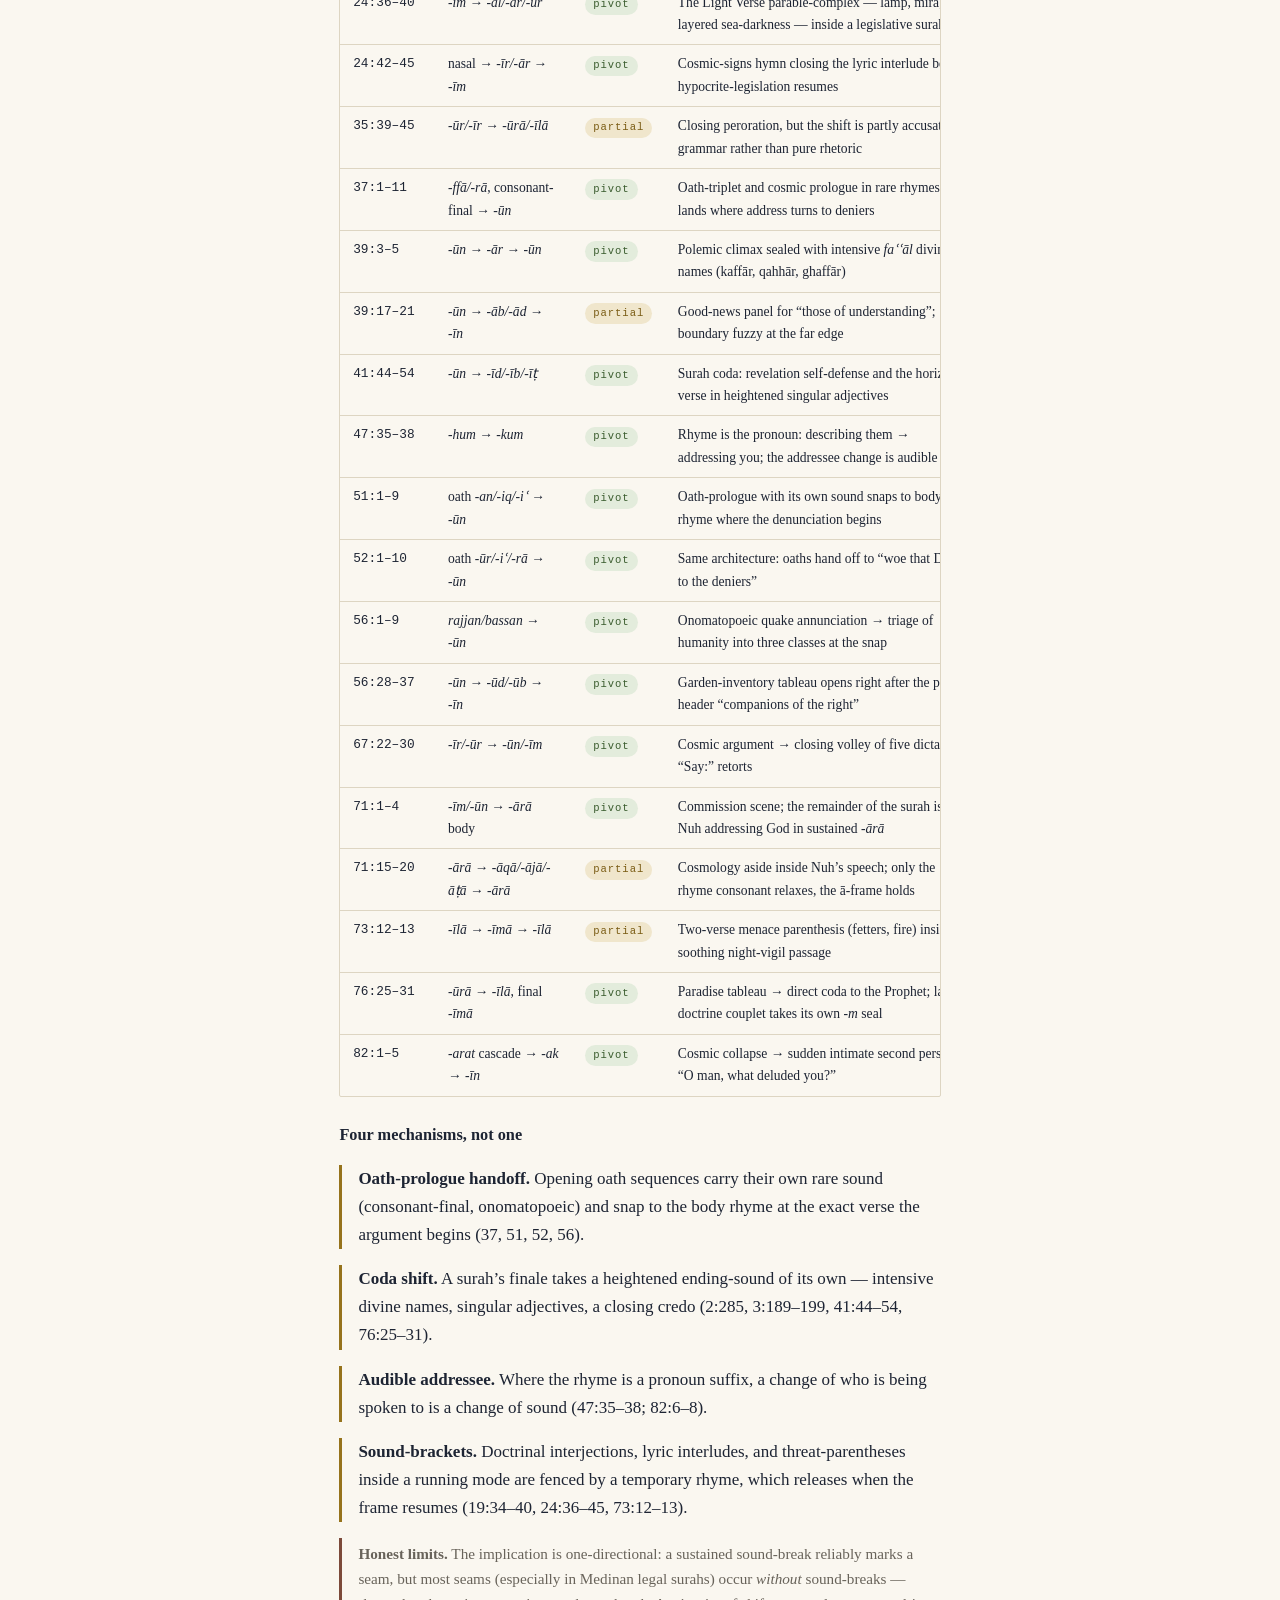
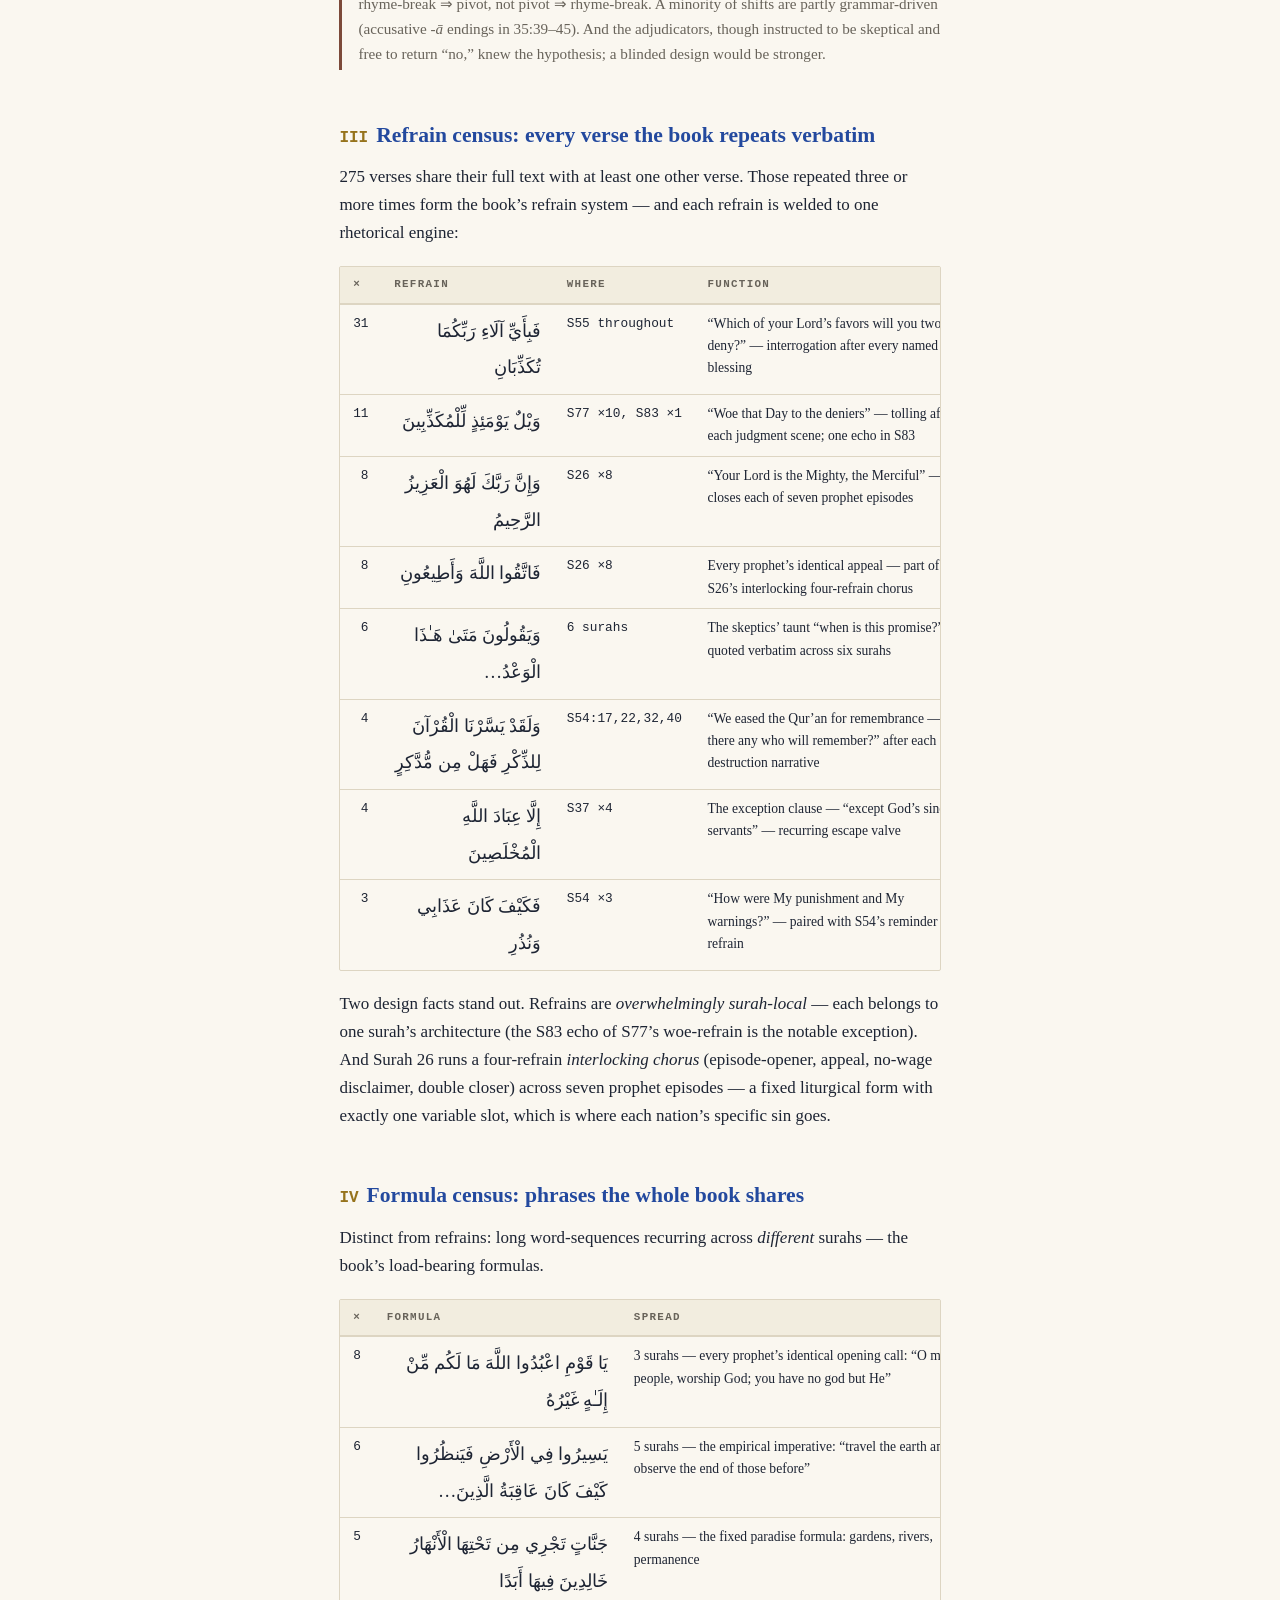
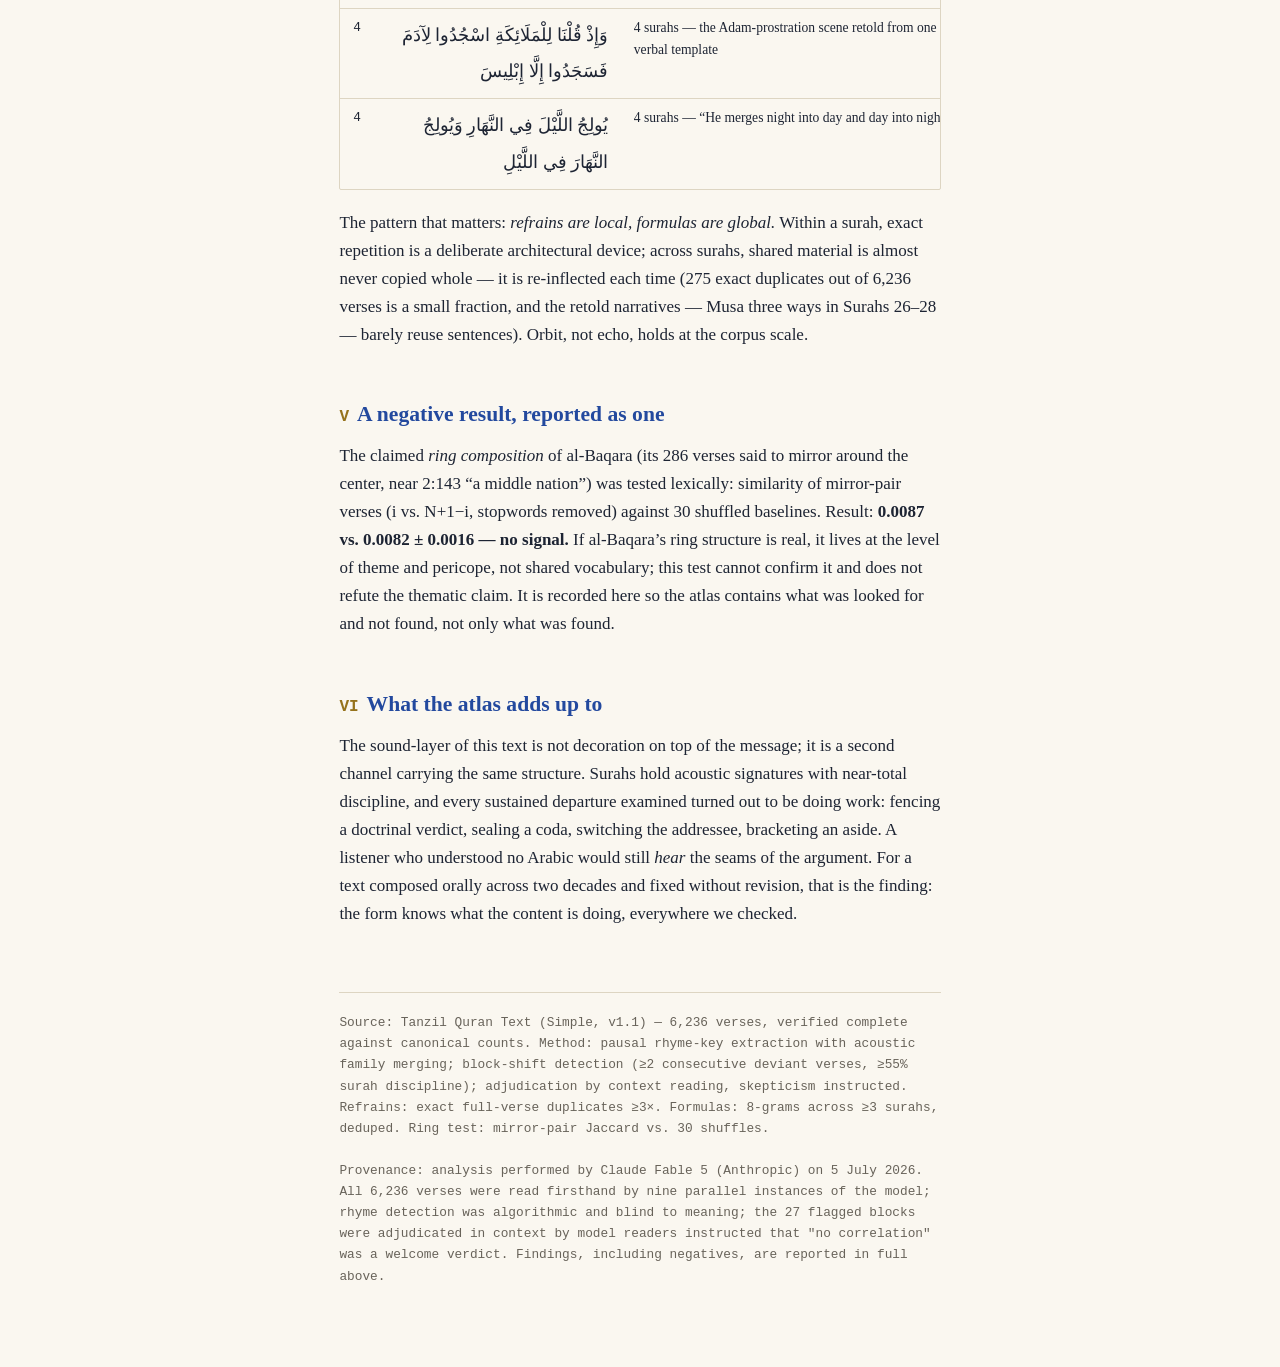
==== commit ed25b93b: "Add provenance note and README Co-Authored-By: Claude Fable 5 <noreply@anthropic.com>" ====
--- a/index.html
+++ b/index.html
@@ -217,7 +217,8 @@
 <p>The sound-layer of this text is not decoration on top of the message; it is a second channel carrying the same structure. Surahs hold acoustic signatures with near-total discipline, and every sustained departure examined turned out to be doing work: fencing a doctrinal verdict, sealing a coda, switching the addressee, bracketing an aside. A listener who understood no Arabic would still <em>hear</em> the seams of the argument. For a text composed orally across two decades and fixed without revision, that is the finding: the form knows what the content is doing, everywhere we checked.</p>
 
 <footer>
-Source: Tanzil Quran Text (Simple, v1.1) &mdash; 6,236 verses, verified complete against canonical counts. Method: pausal rhyme-key extraction with acoustic family merging; block-shift detection (&ge;2 consecutive deviant verses, &ge;55% surah discipline); adjudication by context reading, skepticism instructed. Refrains: exact full-verse duplicates &ge;3&times;. Formulas: 8-grams across &ge;3 surahs, deduped. Ring test: mirror-pair Jaccard vs. 30 shuffles.
+Source: Tanzil Quran Text (Simple, v1.1) &mdash; 6,236 verses, verified complete against canonical counts. Method: pausal rhyme-key extraction with acoustic family merging; block-shift detection (&ge;2 consecutive deviant verses, &ge;55% surah discipline); adjudication by context reading, skepticism instructed. Refrains: exact full-verse duplicates &ge;3&times;. Formulas: 8-grams across &ge;3 surahs, deduped. Ring test: mirror-pair Jaccard vs. 30 shuffles.<br><br>
+Provenance: analysis performed by Claude Fable 5 (Anthropic) on 5 July 2026. All 6,236 verses were read firsthand by nine parallel instances of the model; rhyme detection was algorithmic and blind to meaning; the 27 flagged blocks were adjudicated in context by model readers instructed that "no correlation" was a welcome verdict. Findings, including negatives, are reported in full above.
 </footer>
 </div>
 
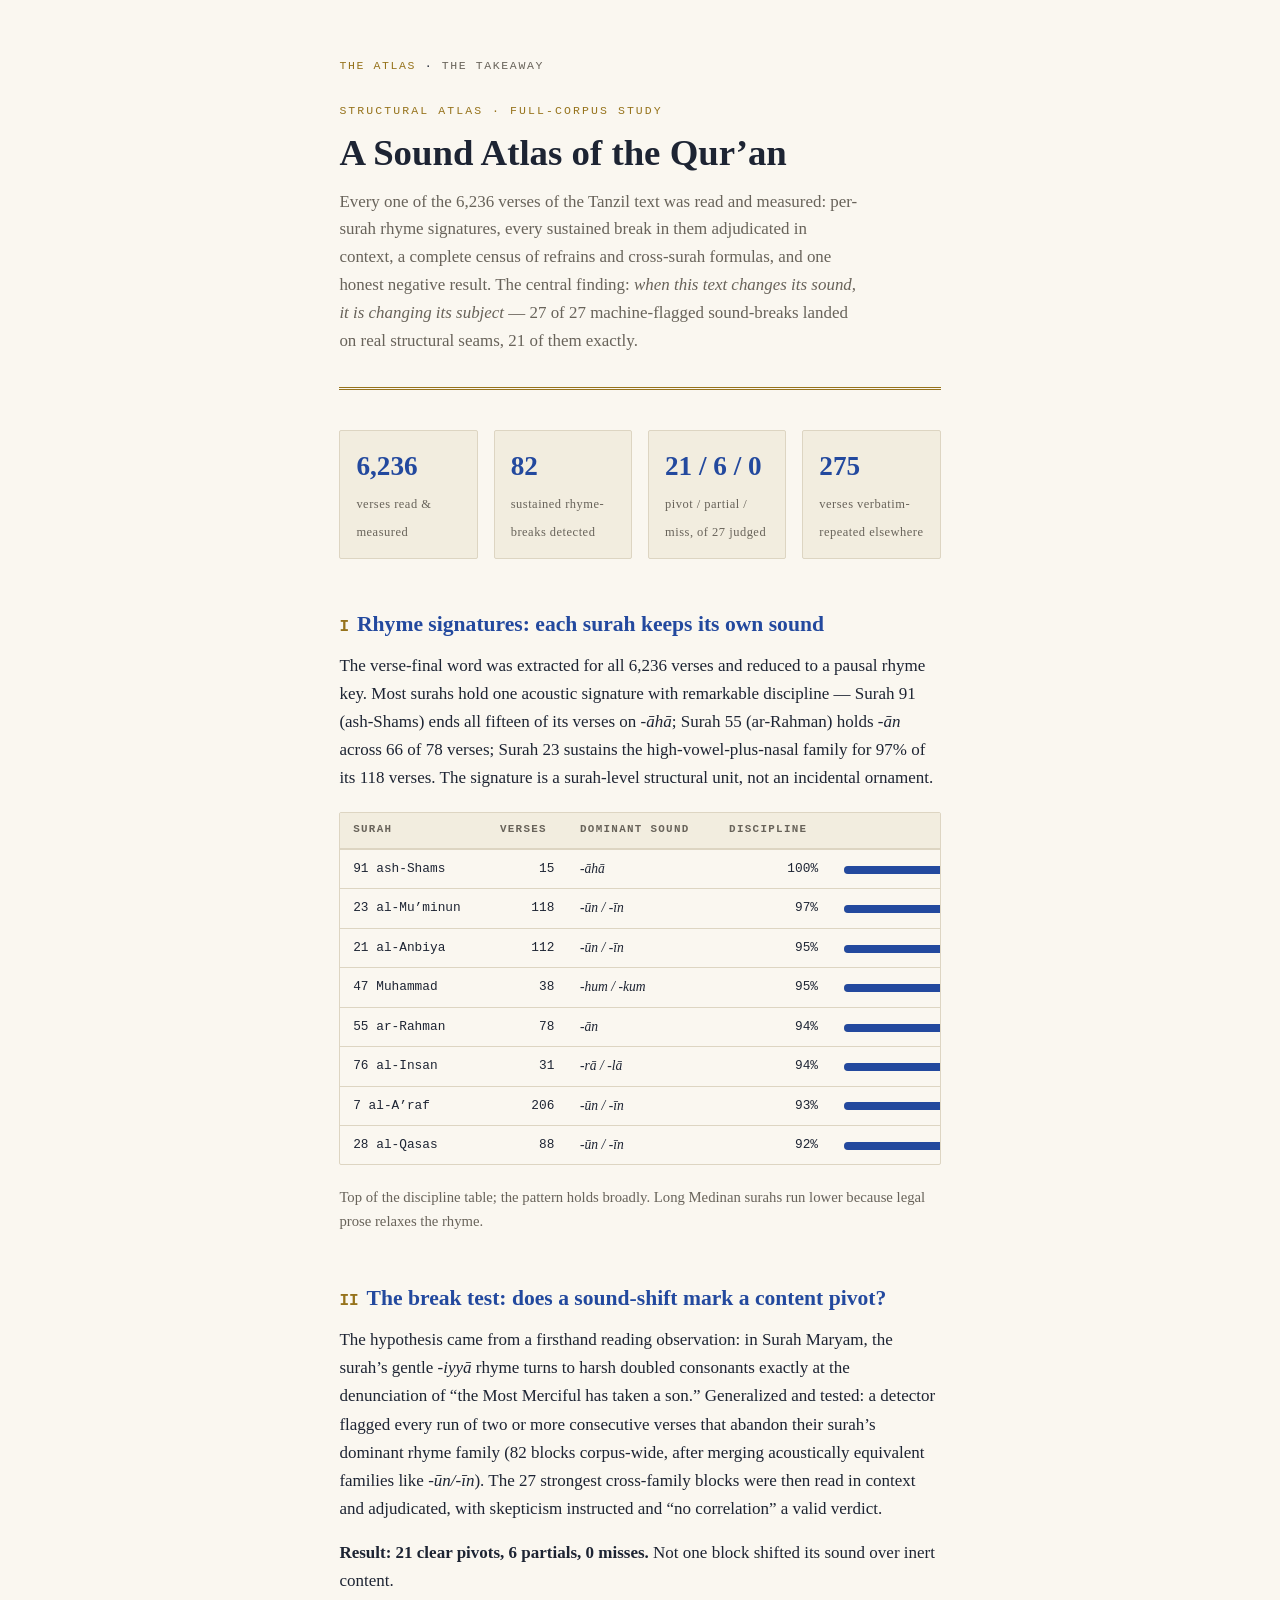
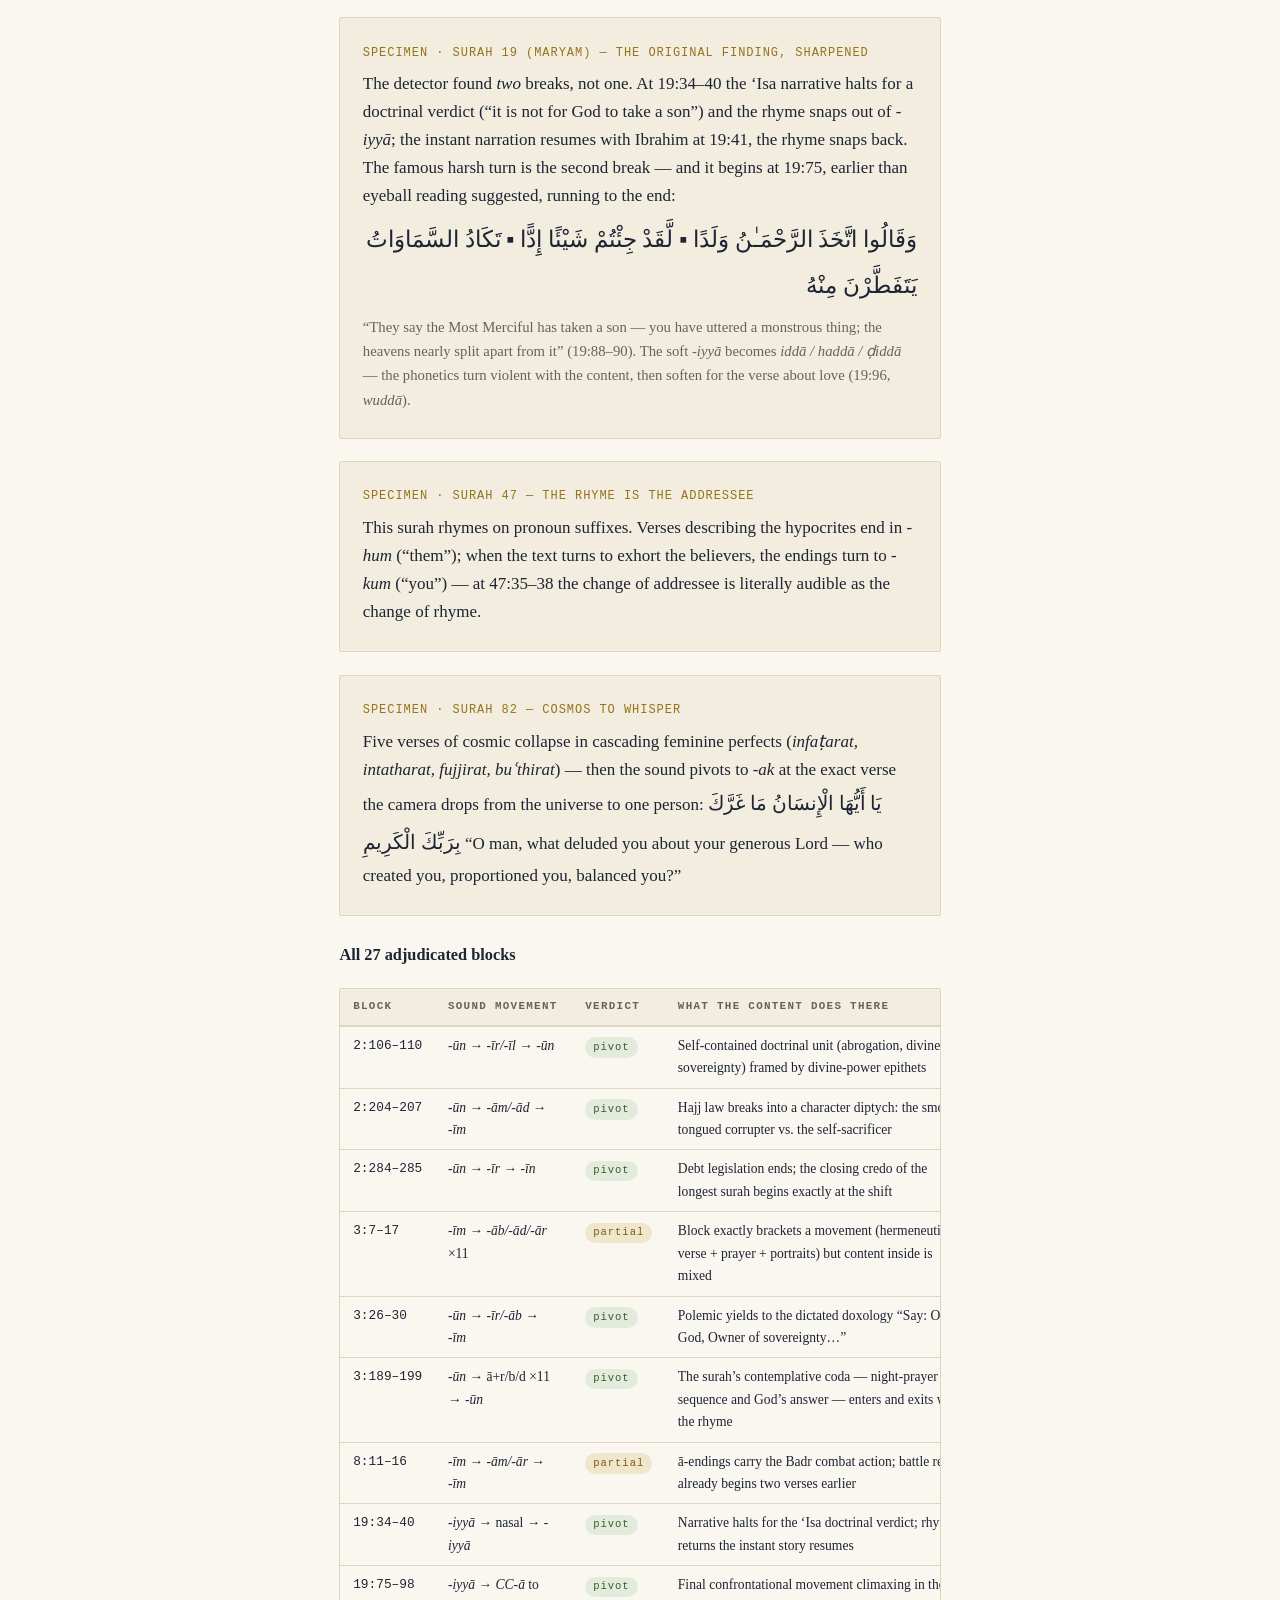
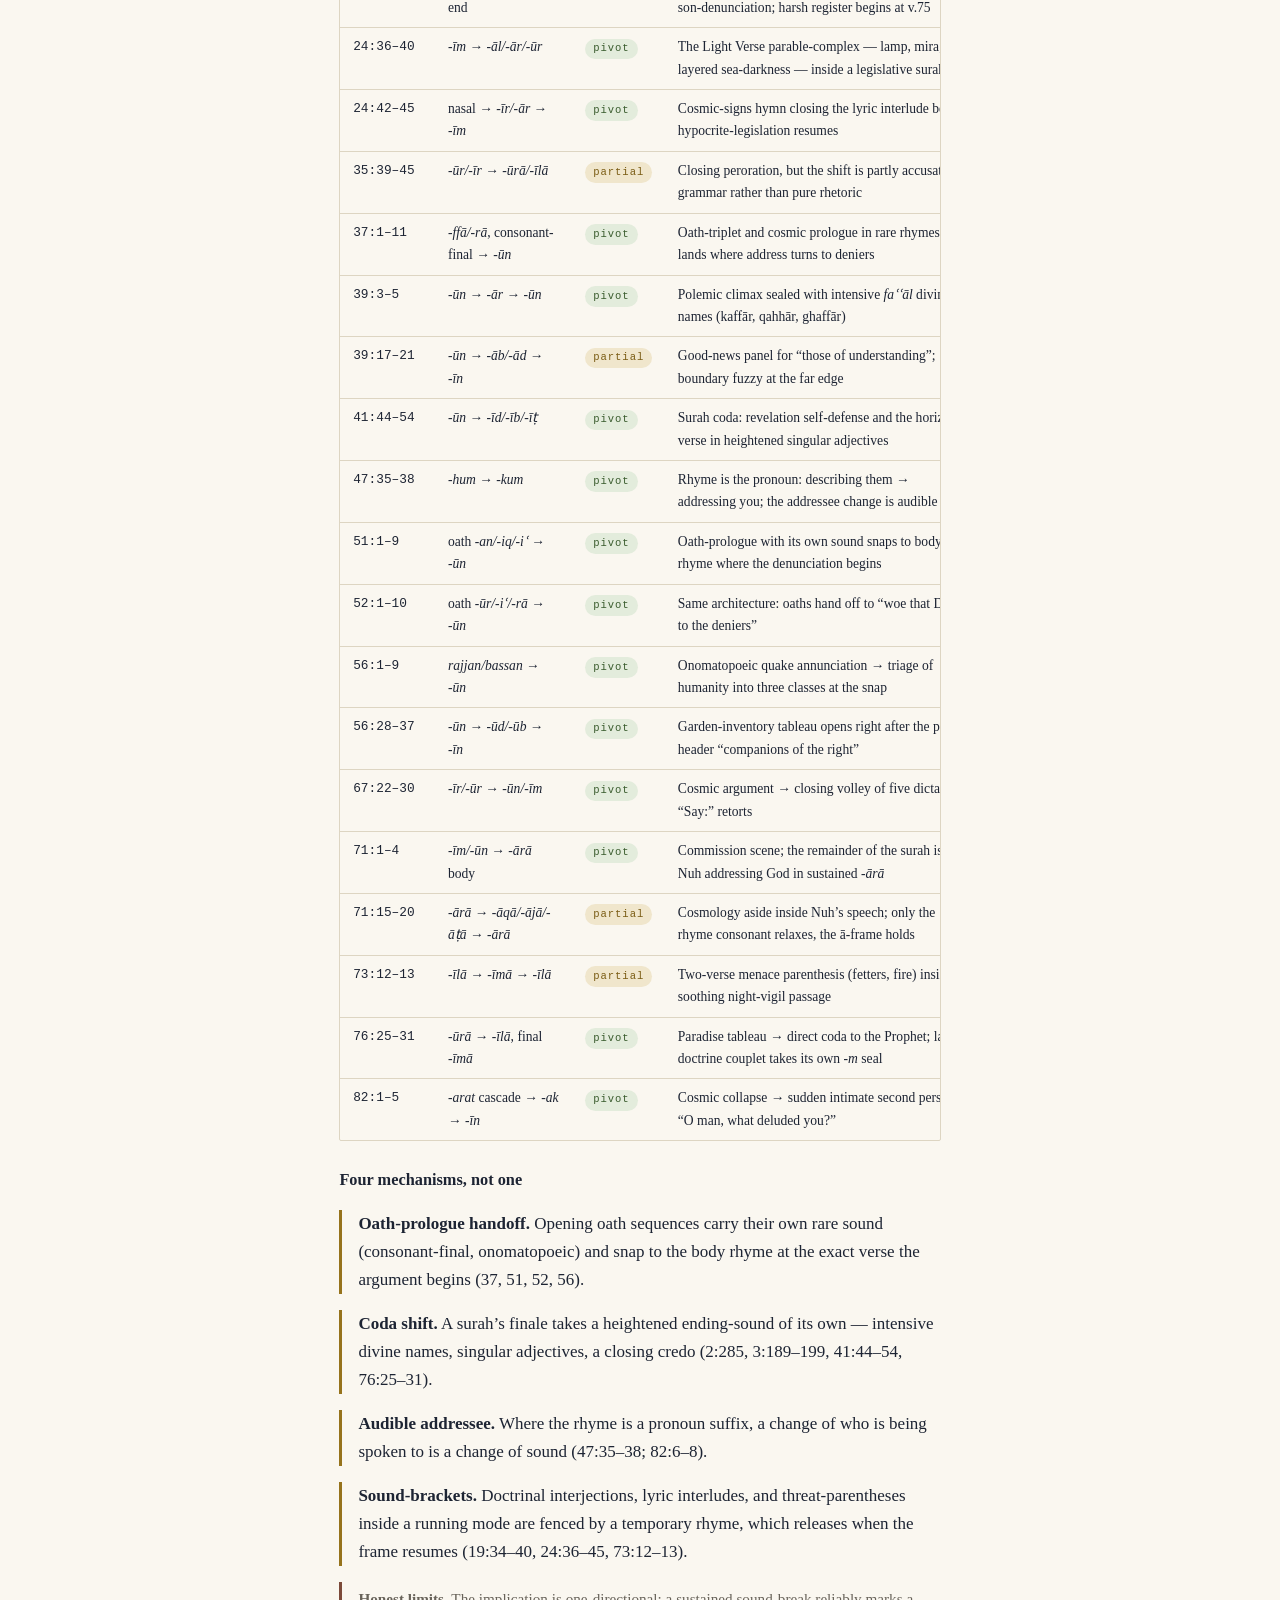
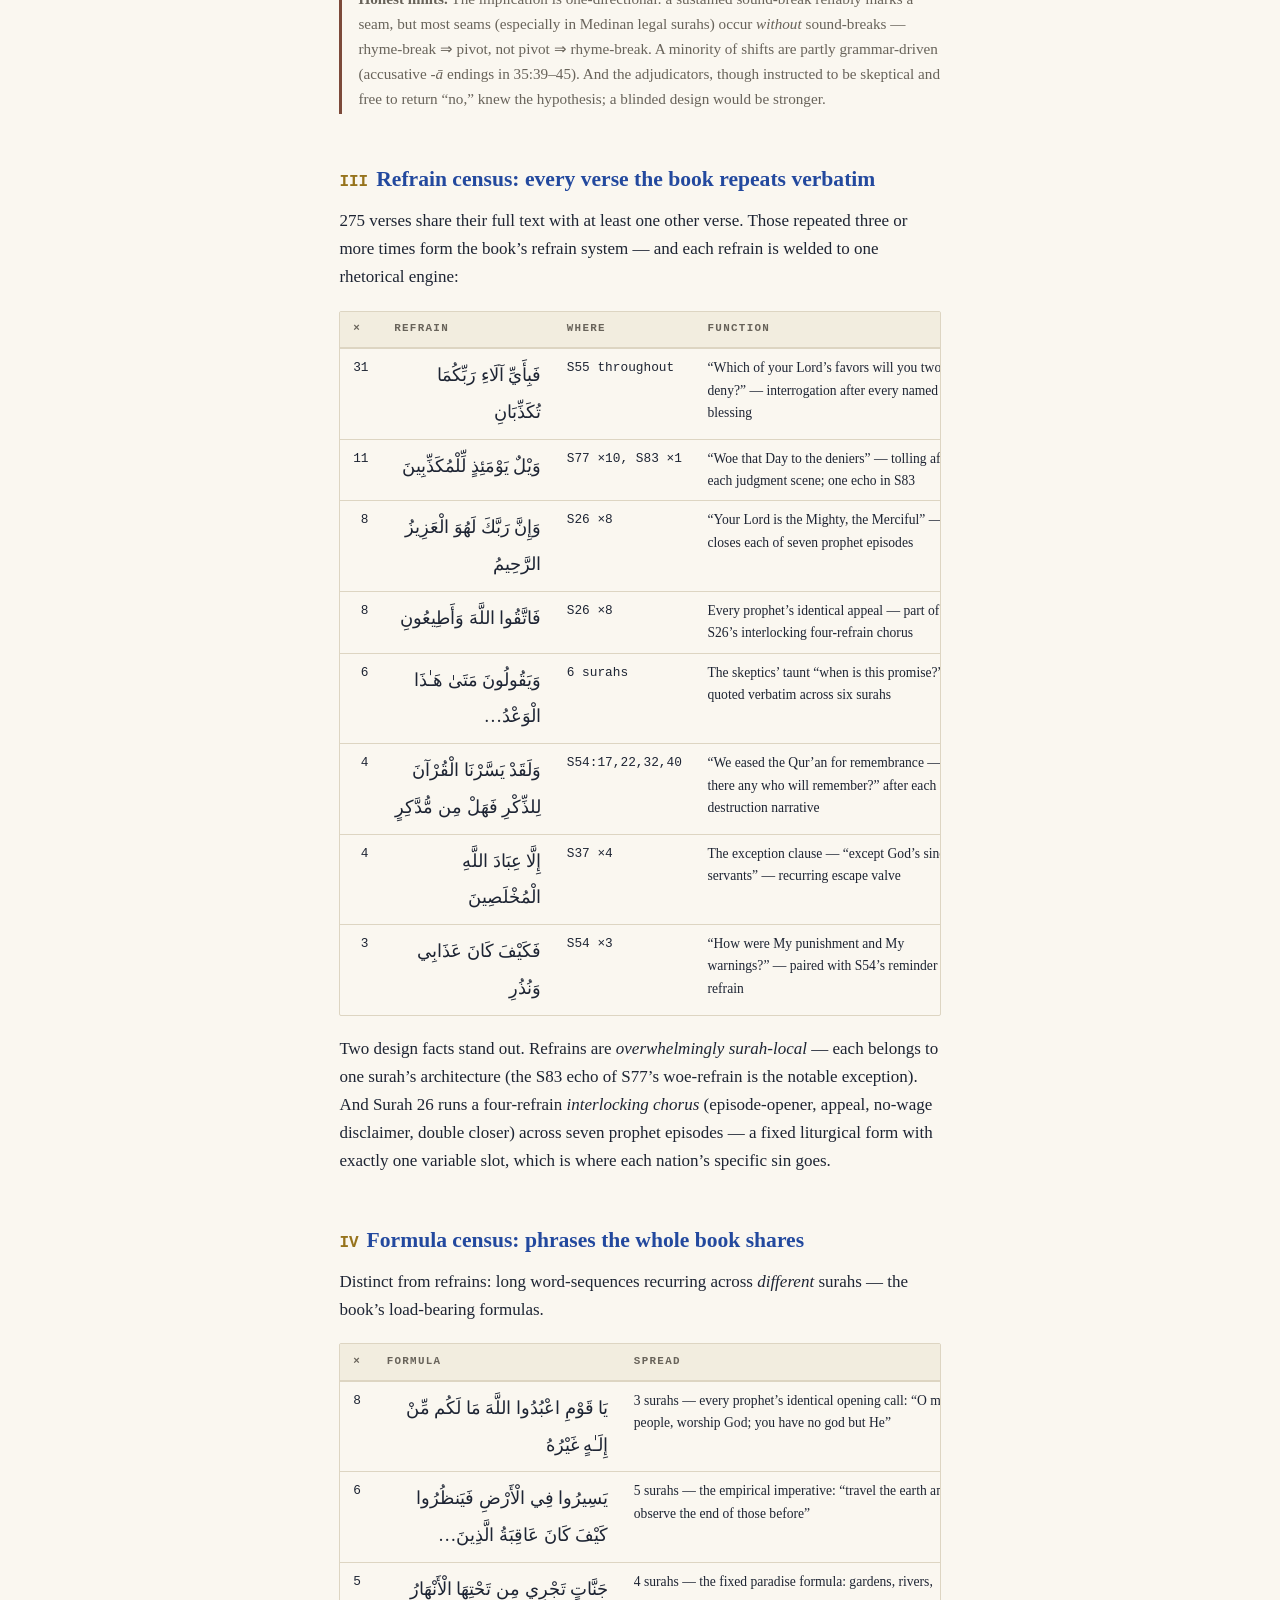
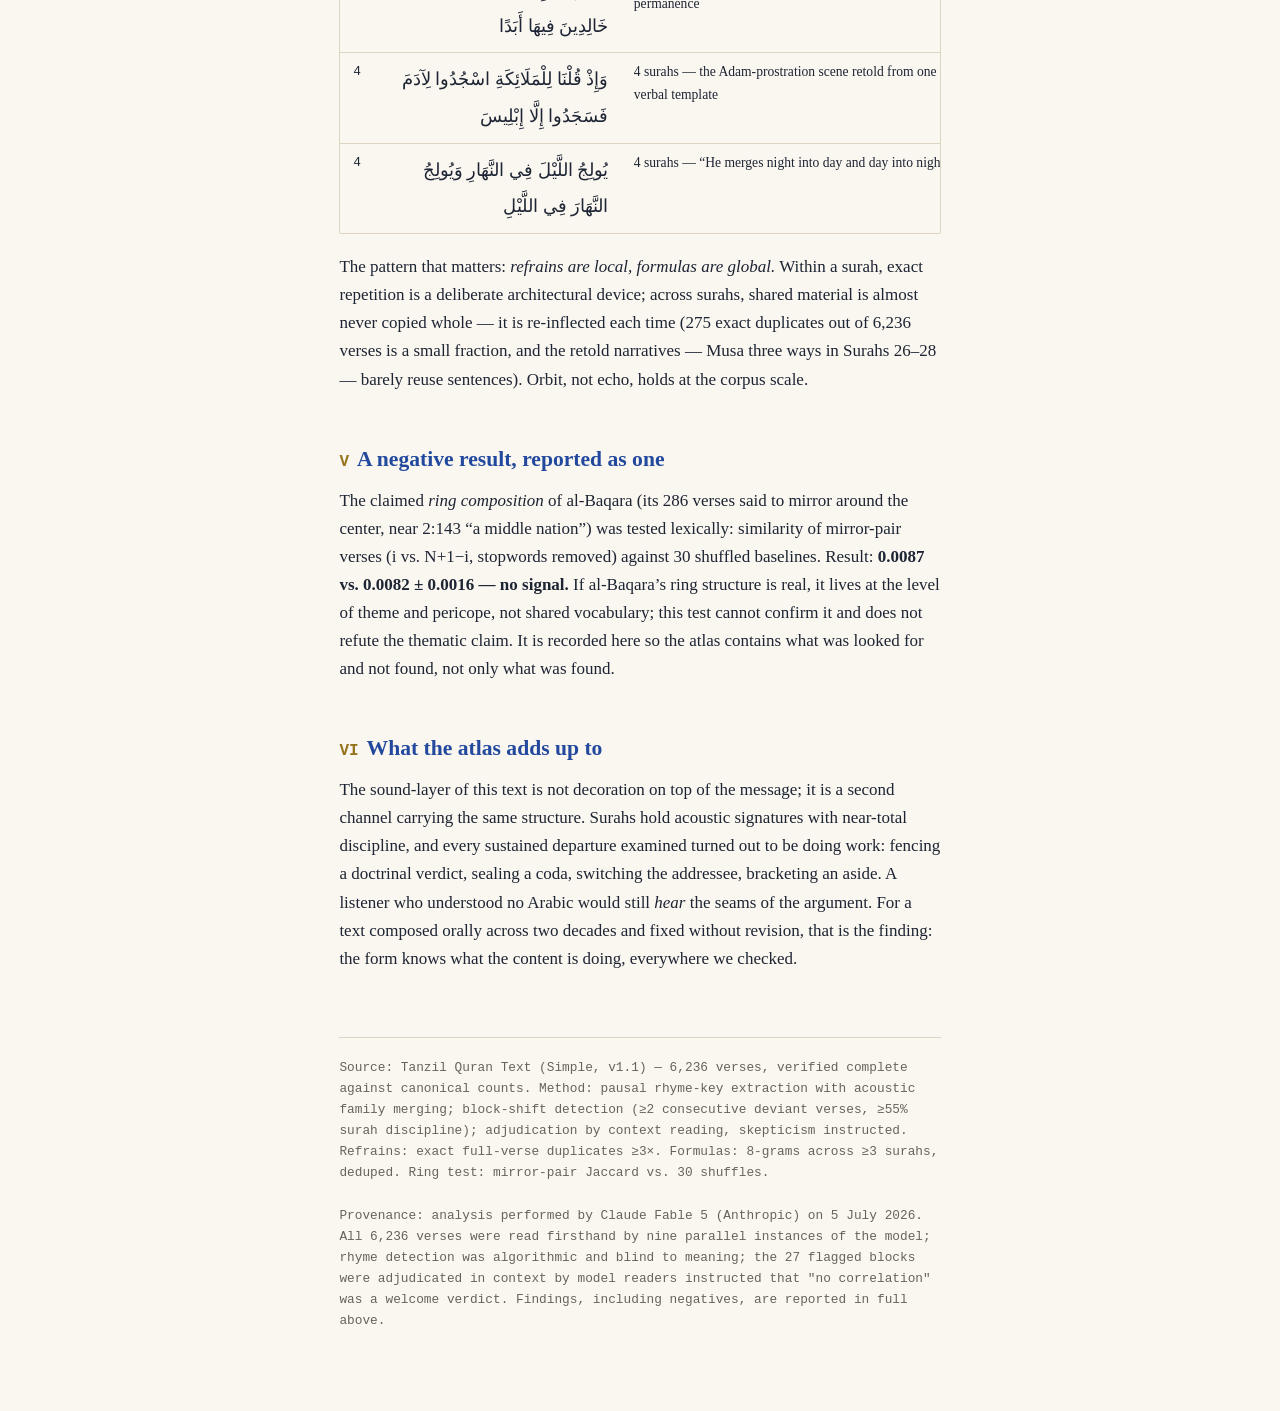
==== commit 053c5643: "Add Takeaway page and verbatim session record; extract shared stylesheet Co-Authored-By: Claude Fabl" ====
--- a/index.html
+++ b/index.html
@@ -9,91 +9,10 @@
 <meta property="og:description" content="Every one of 6,236 verses read and measured. Central finding: when this text changes its sound, it is changing its subject — 27 of 27 machine-flagged sound-breaks landed on structural seams.">
 </head>
 <body>
-<style>
-:root{
-  --ground:#faf7f0; --panel:#f2eddf; --ink:#1d2433; --muted:#68635a;
-  --lapis:#23499e; --gold:#96731c; --line:#ddd5c2;
-  --pivot-bg:#e3ecdc; --pivot-fg:#3a5c2e; --partial-bg:#f0e6cc; --partial-fg:#7a5c14;
-  --neg-bg:#ece4e0; --neg-fg:#7c4a3a;
-}
-@media (prefers-color-scheme: dark){
-  :root{
-    --ground:#101830; --panel:#182242; --ink:#e9e5d8; --muted:#a9a696;
-    --lapis:#8aa8e8; --gold:#c9a84c; --line:#2b375e;
-    --pivot-bg:#22391f; --pivot-fg:#a8cf96; --partial-bg:#3d3213; --partial-fg:#dfc06a;
-    --neg-bg:#3a2620; --neg-fg:#d9a08c;
-  }
-}
-:root[data-theme="dark"]{
-  --ground:#101830; --panel:#182242; --ink:#e9e5d8; --muted:#a9a696;
-  --lapis:#8aa8e8; --gold:#c9a84c; --line:#2b375e;
-  --pivot-bg:#22391f; --pivot-fg:#a8cf96; --partial-bg:#3d3213; --partial-fg:#dfc06a;
-  --neg-bg:#3a2620; --neg-fg:#d9a08c;
-}
-:root[data-theme="light"]{
-  --ground:#faf7f0; --panel:#f2eddf; --ink:#1d2433; --muted:#68635a;
-  --lapis:#23499e; --gold:#96731c; --line:#ddd5c2;
-  --pivot-bg:#e3ecdc; --pivot-fg:#3a5c2e; --partial-bg:#f0e6cc; --partial-fg:#7a5c14;
-  --neg-bg:#ece4e0; --neg-fg:#7c4a3a;
-}
-*{box-sizing:border-box}
-body{
-  margin:0; background:var(--ground); color:var(--ink);
-  font-family:"Iowan Old Style","Palatino Linotype",Palatino,Georgia,serif;
-  font-size:17px; line-height:1.65;
-}
-.wrap{max-width:76ch; margin:0 auto; padding:3.5rem 1.4rem 5rem}
-header{border-bottom:3px double var(--gold); padding-bottom:2rem; margin-bottom:2.5rem}
-.eyebrow{font-family:ui-monospace,SFMono-Regular,Menlo,monospace; font-size:.72rem; letter-spacing:.18em; text-transform:uppercase; color:var(--gold); margin:0 0 .8rem}
-h1{font-size:2.3rem; line-height:1.15; margin:0 0 .8rem; font-weight:600; text-wrap:balance; color:var(--ink)}
-.standfirst{font-size:1.06rem; color:var(--muted); max-width:62ch; margin:0}
-h2{font-size:1.35rem; margin:3rem 0 .4rem; font-weight:600; color:var(--lapis); text-wrap:balance}
-h2 .no{color:var(--gold); font-family:ui-monospace,Menlo,monospace; font-size:1rem; margin-right:.5rem}
-h3{font-size:1.02rem; margin:1.6rem 0 .3rem; font-weight:600}
-p{margin:.6rem 0 1rem}
-.sub{color:var(--muted); font-size:.92rem; margin-top:0}
-a{color:var(--lapis)}
-.ar{
-  font-family:"Geeza Pro","Al Bayan","Traditional Arabic",serif;
-  font-size:1.35em; line-height:2; direction:rtl; unicode-bidi:isolate;
-}
-.specimen{
-  background:var(--panel); border:1px solid var(--line); border-radius:2px;
-  padding:1.2rem 1.4rem; margin:1.4rem 0;
-}
-.specimen .ref{font-family:ui-monospace,Menlo,monospace; font-size:.75rem; color:var(--gold); letter-spacing:.08em; text-transform:uppercase}
-.specimen p{margin:.4rem 0}
-.tablebox{overflow-x:auto; border:1px solid var(--line); border-radius:2px; margin:1.2rem 0}
-table{border-collapse:collapse; width:100%; font-size:.85rem; min-width:640px}
-th{
-  text-align:left; font-family:ui-monospace,Menlo,monospace; font-size:.68rem;
-  letter-spacing:.12em; text-transform:uppercase; color:var(--muted);
-  padding:.55rem .8rem; border-bottom:2px solid var(--line); background:var(--panel);
-}
-td{padding:.5rem .8rem; border-bottom:1px solid var(--line); vertical-align:top}
-tr:last-child td{border-bottom:none}
-td.ref, td.num{font-family:ui-monospace,Menlo,monospace; font-variant-numeric:tabular-nums; font-size:.8rem; white-space:nowrap}
-td.num{text-align:right}
-.chip{
-  display:inline-block; font-family:ui-monospace,Menlo,monospace; font-size:.66rem;
-  letter-spacing:.09em; padding:.1rem .5rem; border-radius:999px; white-space:nowrap;
-}
-.chip.pivot{background:var(--pivot-bg); color:var(--pivot-fg)}
-.chip.partial{background:var(--partial-bg); color:var(--partial-fg)}
-.chip.neg{background:var(--neg-bg); color:var(--neg-fg)}
-.meter{display:inline-block; width:110px; height:8px; background:var(--line); border-radius:4px; vertical-align:middle}
-.meter i{display:block; height:100%; background:var(--lapis); border-radius:4px}
-.statrow{display:flex; flex-wrap:wrap; gap:1rem; margin:1.4rem 0}
-.stat{flex:1 1 130px; background:var(--panel); border:1px solid var(--line); border-radius:2px; padding:.8rem 1rem}
-.stat b{display:block; font-size:1.7rem; font-weight:600; font-variant-numeric:tabular-nums; color:var(--lapis)}
-.stat span{font-size:.78rem; color:var(--muted); letter-spacing:.04em}
-.mech{margin:1rem 0 1rem 0; padding-left:1rem; border-left:3px solid var(--gold)}
-.mech b{color:var(--ink)}
-.caveat{border-left:3px solid var(--neg-fg); padding:.2rem 0 .2rem 1rem; margin:1rem 0; color:var(--muted); font-size:.95rem}
-footer{margin-top:4rem; padding-top:1.2rem; border-top:1px solid var(--line); font-size:.8rem; color:var(--muted); font-family:ui-monospace,Menlo,monospace}
-</style>
+<link rel="stylesheet" href="style.css">
 
 <div class="wrap">
+<nav class="sitenav"><a href="./" aria-current="page">The Atlas</a> &middot; <a href="takeaway.html">The Takeaway</a></nav>
 <header>
   <p class="eyebrow">Structural Atlas &middot; Full-Corpus Study</p>
   <h1>A Sound Atlas of the Qur&rsquo;an</h1>
--- a/style.css
+++ b/style.css
@@ -0,0 +1,92 @@
+
+:root{
+  --ground:#faf7f0; --panel:#f2eddf; --ink:#1d2433; --muted:#68635a;
+  --lapis:#23499e; --gold:#96731c; --line:#ddd5c2;
+  --pivot-bg:#e3ecdc; --pivot-fg:#3a5c2e; --partial-bg:#f0e6cc; --partial-fg:#7a5c14;
+  --neg-bg:#ece4e0; --neg-fg:#7c4a3a;
+}
+@media (prefers-color-scheme: dark){
+  :root{
+    --ground:#101830; --panel:#182242; --ink:#e9e5d8; --muted:#a9a696;
+    --lapis:#8aa8e8; --gold:#c9a84c; --line:#2b375e;
+    --pivot-bg:#22391f; --pivot-fg:#a8cf96; --partial-bg:#3d3213; --partial-fg:#dfc06a;
+    --neg-bg:#3a2620; --neg-fg:#d9a08c;
+  }
+}
+:root[data-theme="dark"]{
+  --ground:#101830; --panel:#182242; --ink:#e9e5d8; --muted:#a9a696;
+  --lapis:#8aa8e8; --gold:#c9a84c; --line:#2b375e;
+  --pivot-bg:#22391f; --pivot-fg:#a8cf96; --partial-bg:#3d3213; --partial-fg:#dfc06a;
+  --neg-bg:#3a2620; --neg-fg:#d9a08c;
+}
+:root[data-theme="light"]{
+  --ground:#faf7f0; --panel:#f2eddf; --ink:#1d2433; --muted:#68635a;
+  --lapis:#23499e; --gold:#96731c; --line:#ddd5c2;
+  --pivot-bg:#e3ecdc; --pivot-fg:#3a5c2e; --partial-bg:#f0e6cc; --partial-fg:#7a5c14;
+  --neg-bg:#ece4e0; --neg-fg:#7c4a3a;
+}
+*{box-sizing:border-box}
+body{
+  margin:0; background:var(--ground); color:var(--ink);
+  font-family:"Iowan Old Style","Palatino Linotype",Palatino,Georgia,serif;
+  font-size:17px; line-height:1.65;
+}
+.wrap{max-width:76ch; margin:0 auto; padding:3.5rem 1.4rem 5rem}
+header{border-bottom:3px double var(--gold); padding-bottom:2rem; margin-bottom:2.5rem}
+.eyebrow{font-family:ui-monospace,SFMono-Regular,Menlo,monospace; font-size:.72rem; letter-spacing:.18em; text-transform:uppercase; color:var(--gold); margin:0 0 .8rem}
+h1{font-size:2.3rem; line-height:1.15; margin:0 0 .8rem; font-weight:600; text-wrap:balance; color:var(--ink)}
+.standfirst{font-size:1.06rem; color:var(--muted); max-width:62ch; margin:0}
+h2{font-size:1.35rem; margin:3rem 0 .4rem; font-weight:600; color:var(--lapis); text-wrap:balance}
+h2 .no{color:var(--gold); font-family:ui-monospace,Menlo,monospace; font-size:1rem; margin-right:.5rem}
+h3{font-size:1.02rem; margin:1.6rem 0 .3rem; font-weight:600}
+p{margin:.6rem 0 1rem}
+.sub{color:var(--muted); font-size:.92rem; margin-top:0}
+a{color:var(--lapis)}
+.ar{
+  font-family:"Geeza Pro","Al Bayan","Traditional Arabic",serif;
+  font-size:1.35em; line-height:2; direction:rtl; unicode-bidi:isolate;
+}
+.specimen{
+  background:var(--panel); border:1px solid var(--line); border-radius:2px;
+  padding:1.2rem 1.4rem; margin:1.4rem 0;
+}
+.specimen .ref{font-family:ui-monospace,Menlo,monospace; font-size:.75rem; color:var(--gold); letter-spacing:.08em; text-transform:uppercase}
+.specimen p{margin:.4rem 0}
+.tablebox{overflow-x:auto; border:1px solid var(--line); border-radius:2px; margin:1.2rem 0}
+table{border-collapse:collapse; width:100%; font-size:.85rem; min-width:640px}
+th{
+  text-align:left; font-family:ui-monospace,Menlo,monospace; font-size:.68rem;
+  letter-spacing:.12em; text-transform:uppercase; color:var(--muted);
+  padding:.55rem .8rem; border-bottom:2px solid var(--line); background:var(--panel);
+}
+td{padding:.5rem .8rem; border-bottom:1px solid var(--line); vertical-align:top}
+tr:last-child td{border-bottom:none}
+td.ref, td.num{font-family:ui-monospace,Menlo,monospace; font-variant-numeric:tabular-nums; font-size:.8rem; white-space:nowrap}
+td.num{text-align:right}
+.chip{
+  display:inline-block; font-family:ui-monospace,Menlo,monospace; font-size:.66rem;
+  letter-spacing:.09em; padding:.1rem .5rem; border-radius:999px; white-space:nowrap;
+}
+.chip.pivot{background:var(--pivot-bg); color:var(--pivot-fg)}
+.chip.partial{background:var(--partial-bg); color:var(--partial-fg)}
+.chip.neg{background:var(--neg-bg); color:var(--neg-fg)}
+.meter{display:inline-block; width:110px; height:8px; background:var(--line); border-radius:4px; vertical-align:middle}
+.meter i{display:block; height:100%; background:var(--lapis); border-radius:4px}
+.statrow{display:flex; flex-wrap:wrap; gap:1rem; margin:1.4rem 0}
+.stat{flex:1 1 130px; background:var(--panel); border:1px solid var(--line); border-radius:2px; padding:.8rem 1rem}
+.stat b{display:block; font-size:1.7rem; font-weight:600; font-variant-numeric:tabular-nums; color:var(--lapis)}
+.stat span{font-size:.78rem; color:var(--muted); letter-spacing:.04em}
+.mech{margin:1rem 0 1rem 0; padding-left:1rem; border-left:3px solid var(--gold)}
+.mech b{color:var(--ink)}
+.caveat{border-left:3px solid var(--neg-fg); padding:.2rem 0 .2rem 1rem; margin:1rem 0; color:var(--muted); font-size:.95rem}
+footer{margin-top:4rem; padding-top:1.2rem; border-top:1px solid var(--line); font-size:.8rem; color:var(--muted); font-family:ui-monospace,Menlo,monospace}
+
+.sitenav{font-family:ui-monospace,Menlo,monospace; font-size:.72rem; letter-spacing:.14em; text-transform:uppercase; margin-bottom:1.6rem}
+.sitenav a{color:var(--muted); text-decoration:none}
+.sitenav a[aria-current]{color:var(--gold)}
+.sitenav a:hover{color:var(--lapis)}
+.qa{margin:2.2rem 0}
+.qa .q{font-family:ui-monospace,Menlo,monospace; font-size:.75rem; letter-spacing:.12em; text-transform:uppercase; color:var(--gold); margin-bottom:.6rem}
+blockquote{margin:0; padding:0 0 0 1.2rem; border-left:3px solid var(--lapis)}
+blockquote p{margin:.8rem 0}
+.pull{font-size:1.15rem; line-height:1.55; color:var(--ink); font-style:italic; border-left:3px solid var(--gold); padding-left:1.2rem; margin:2rem 0}
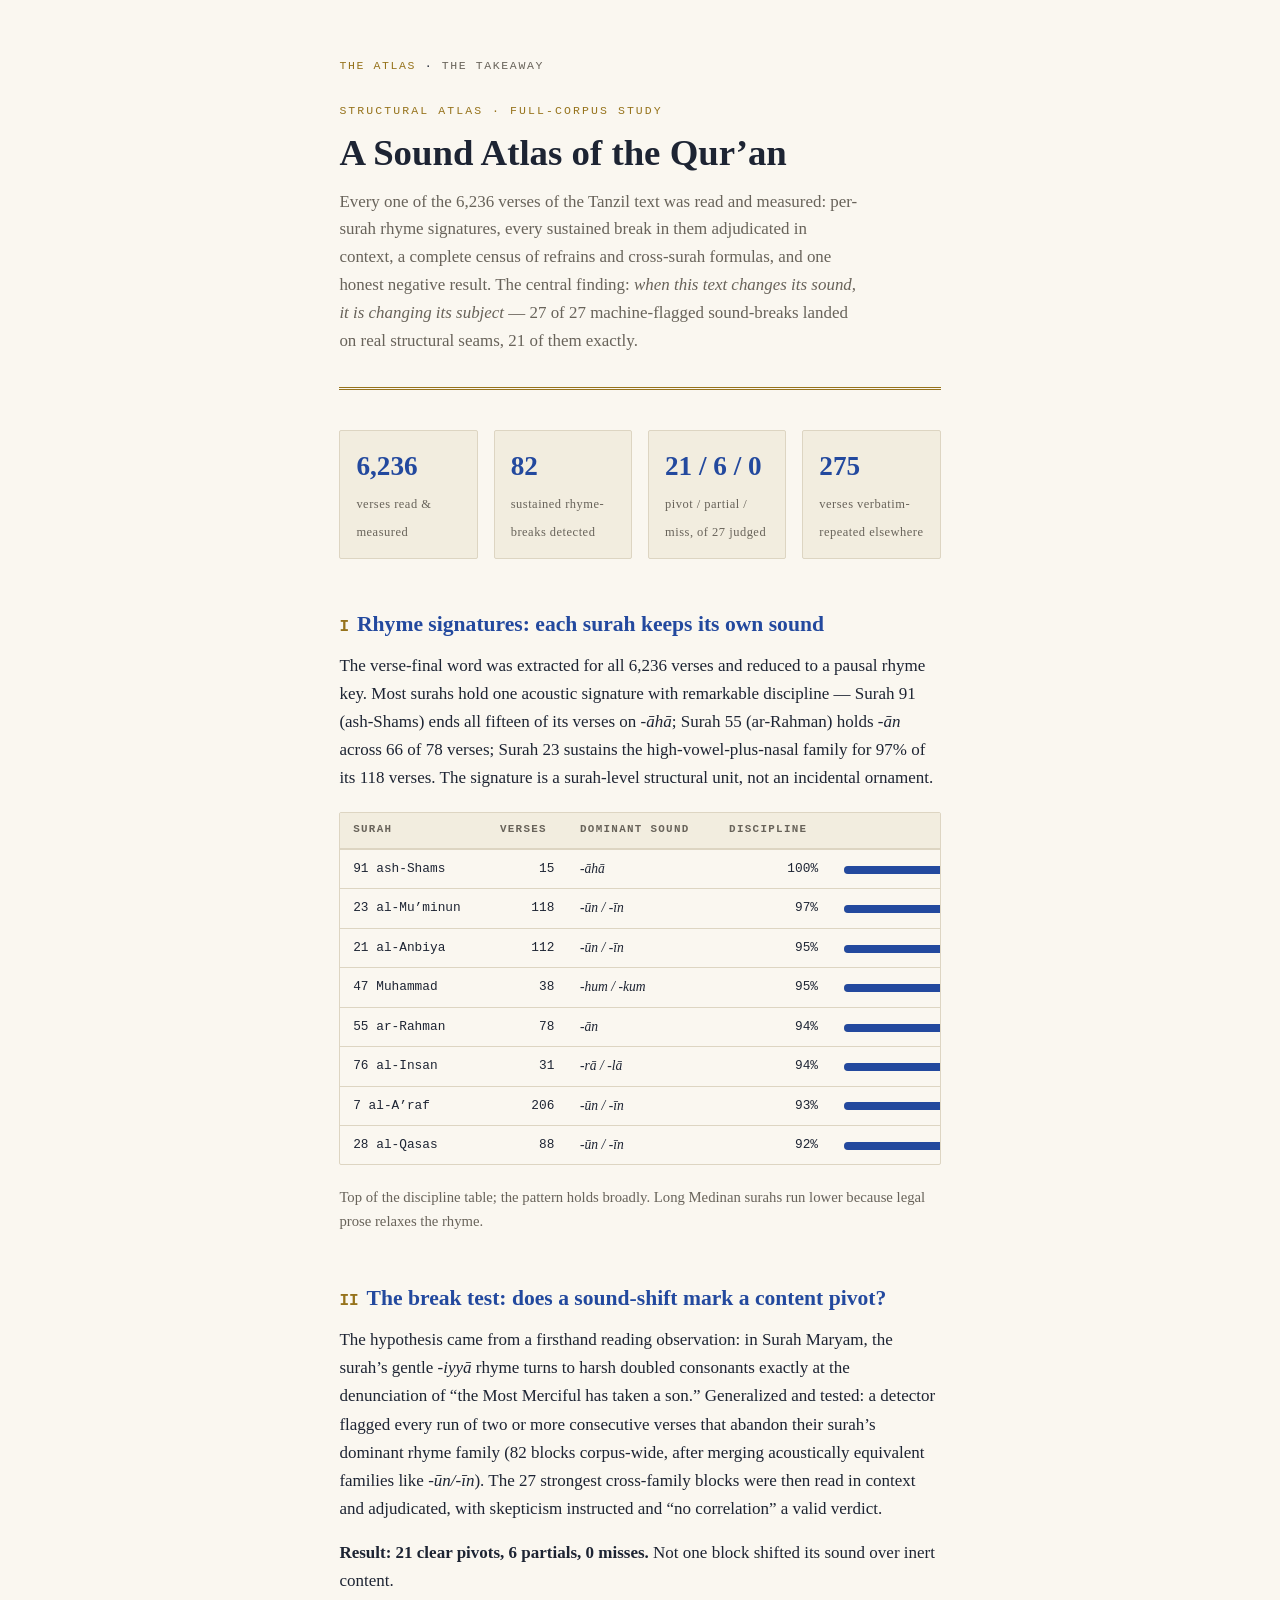
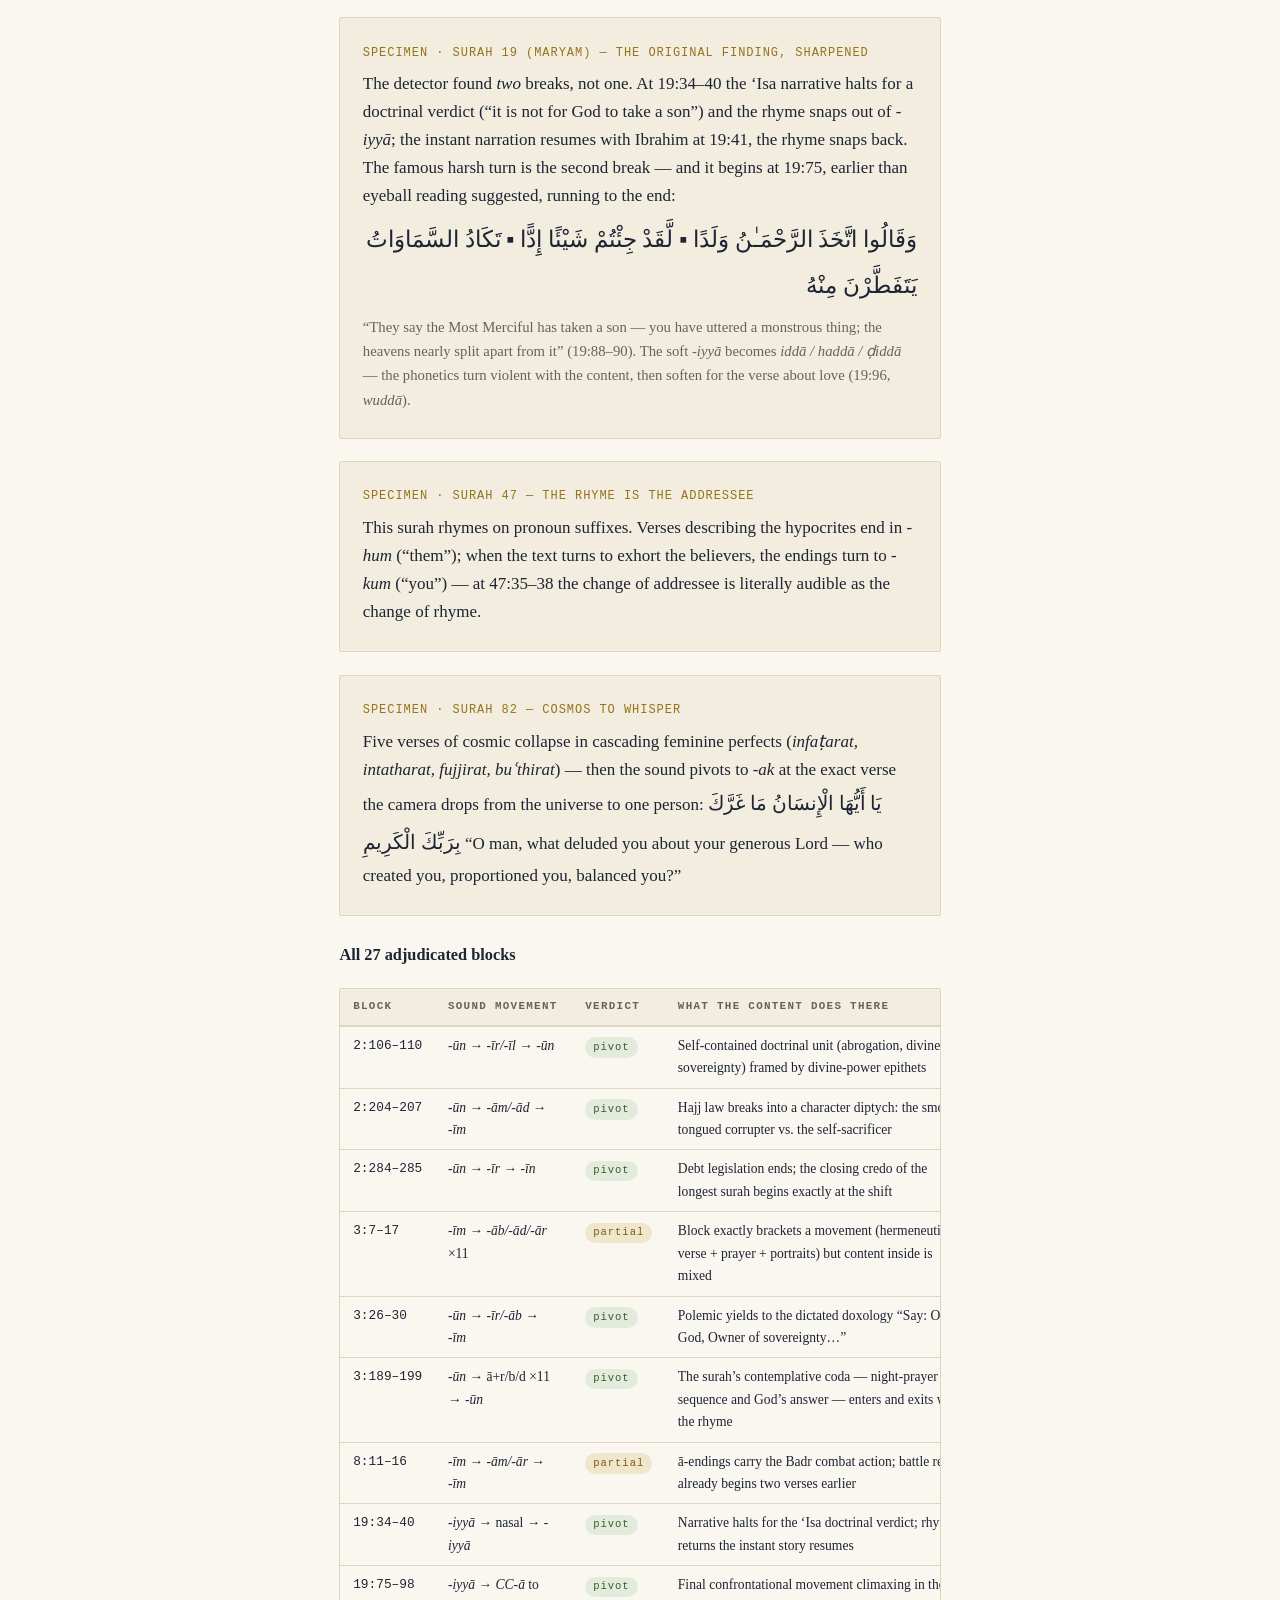
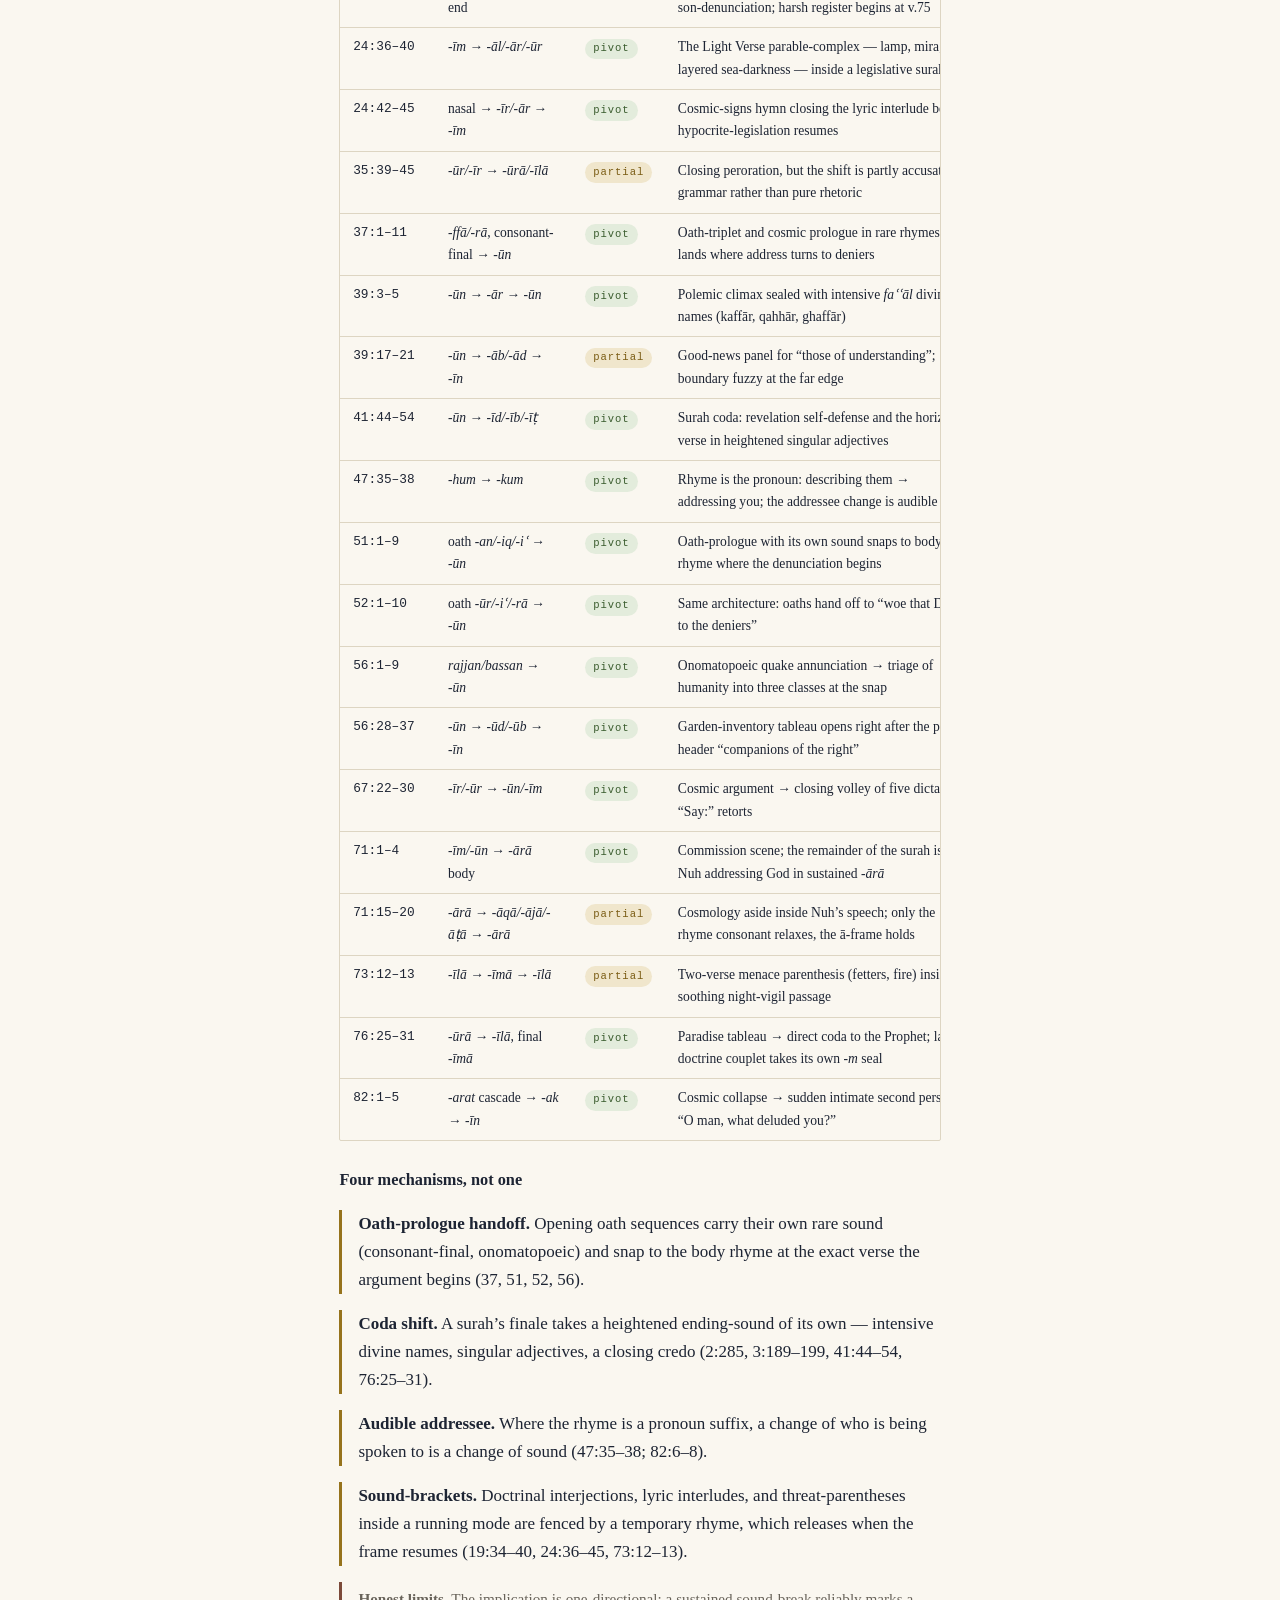
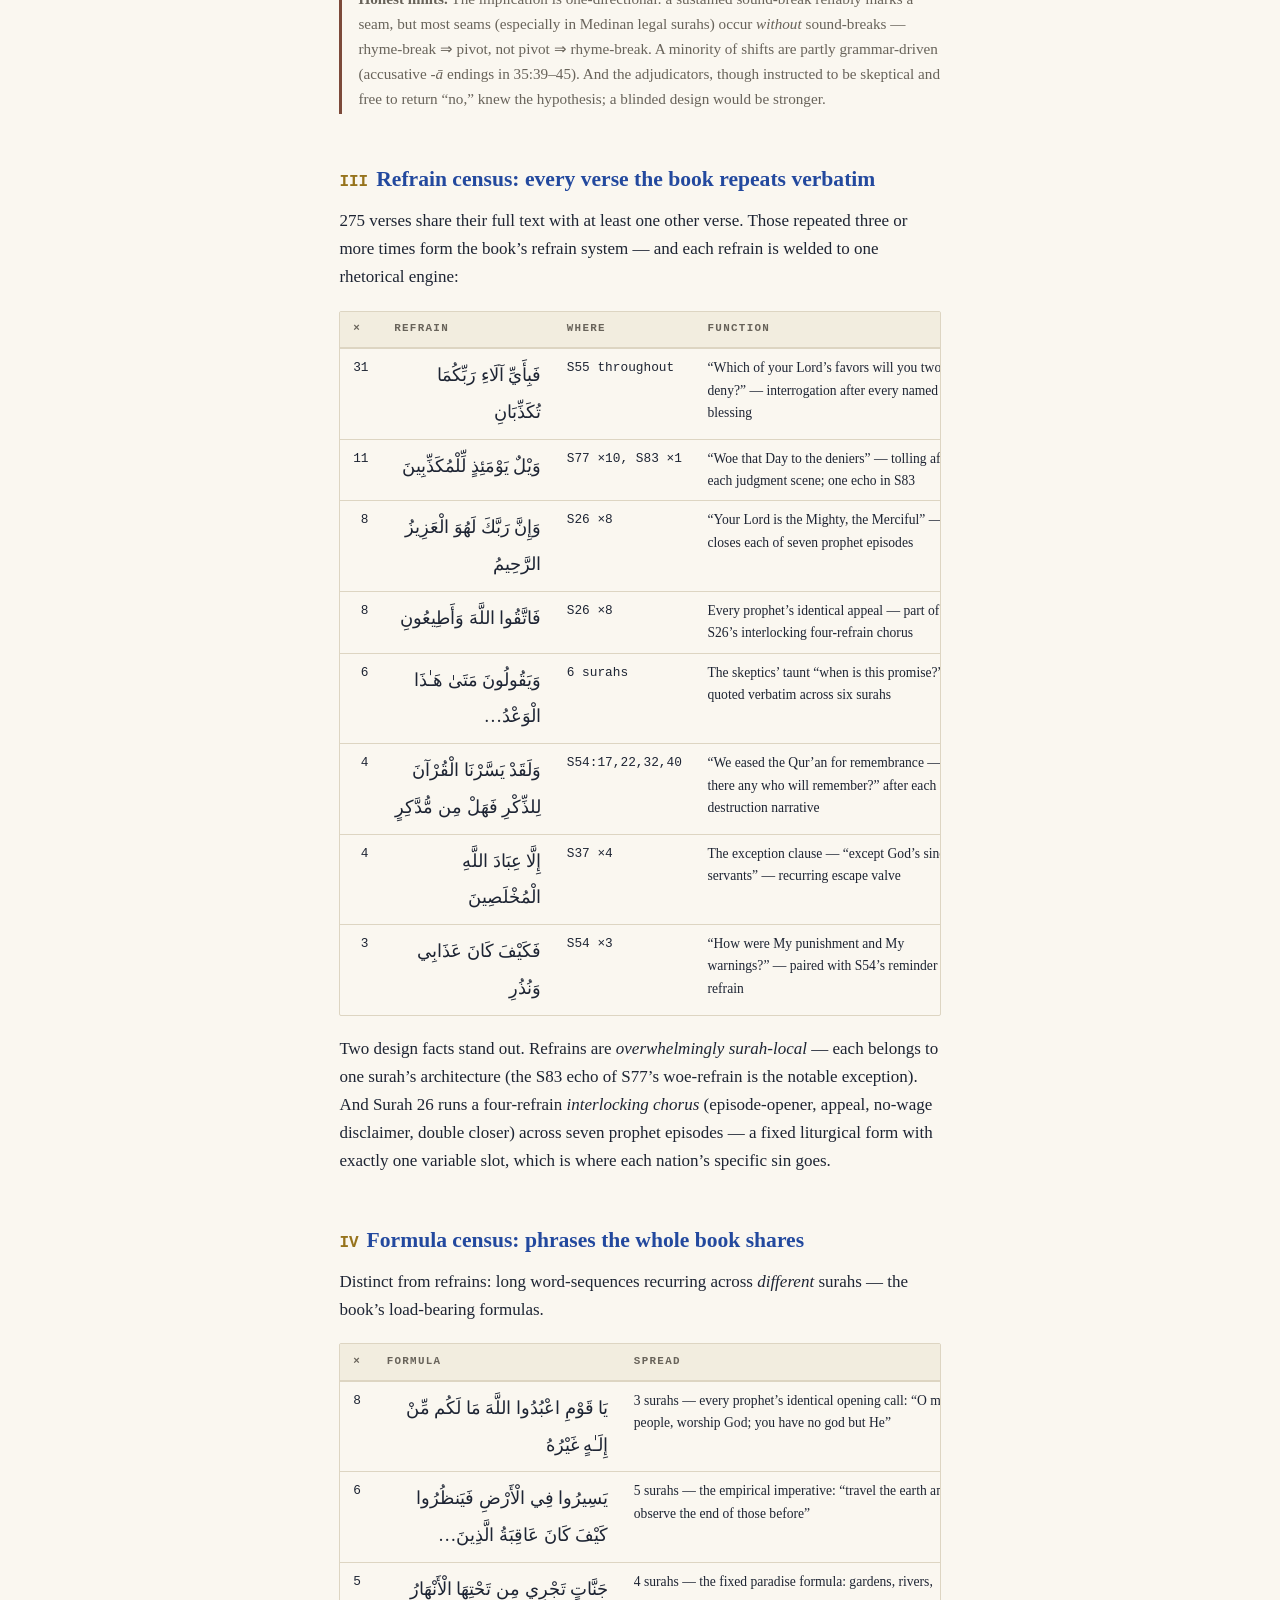
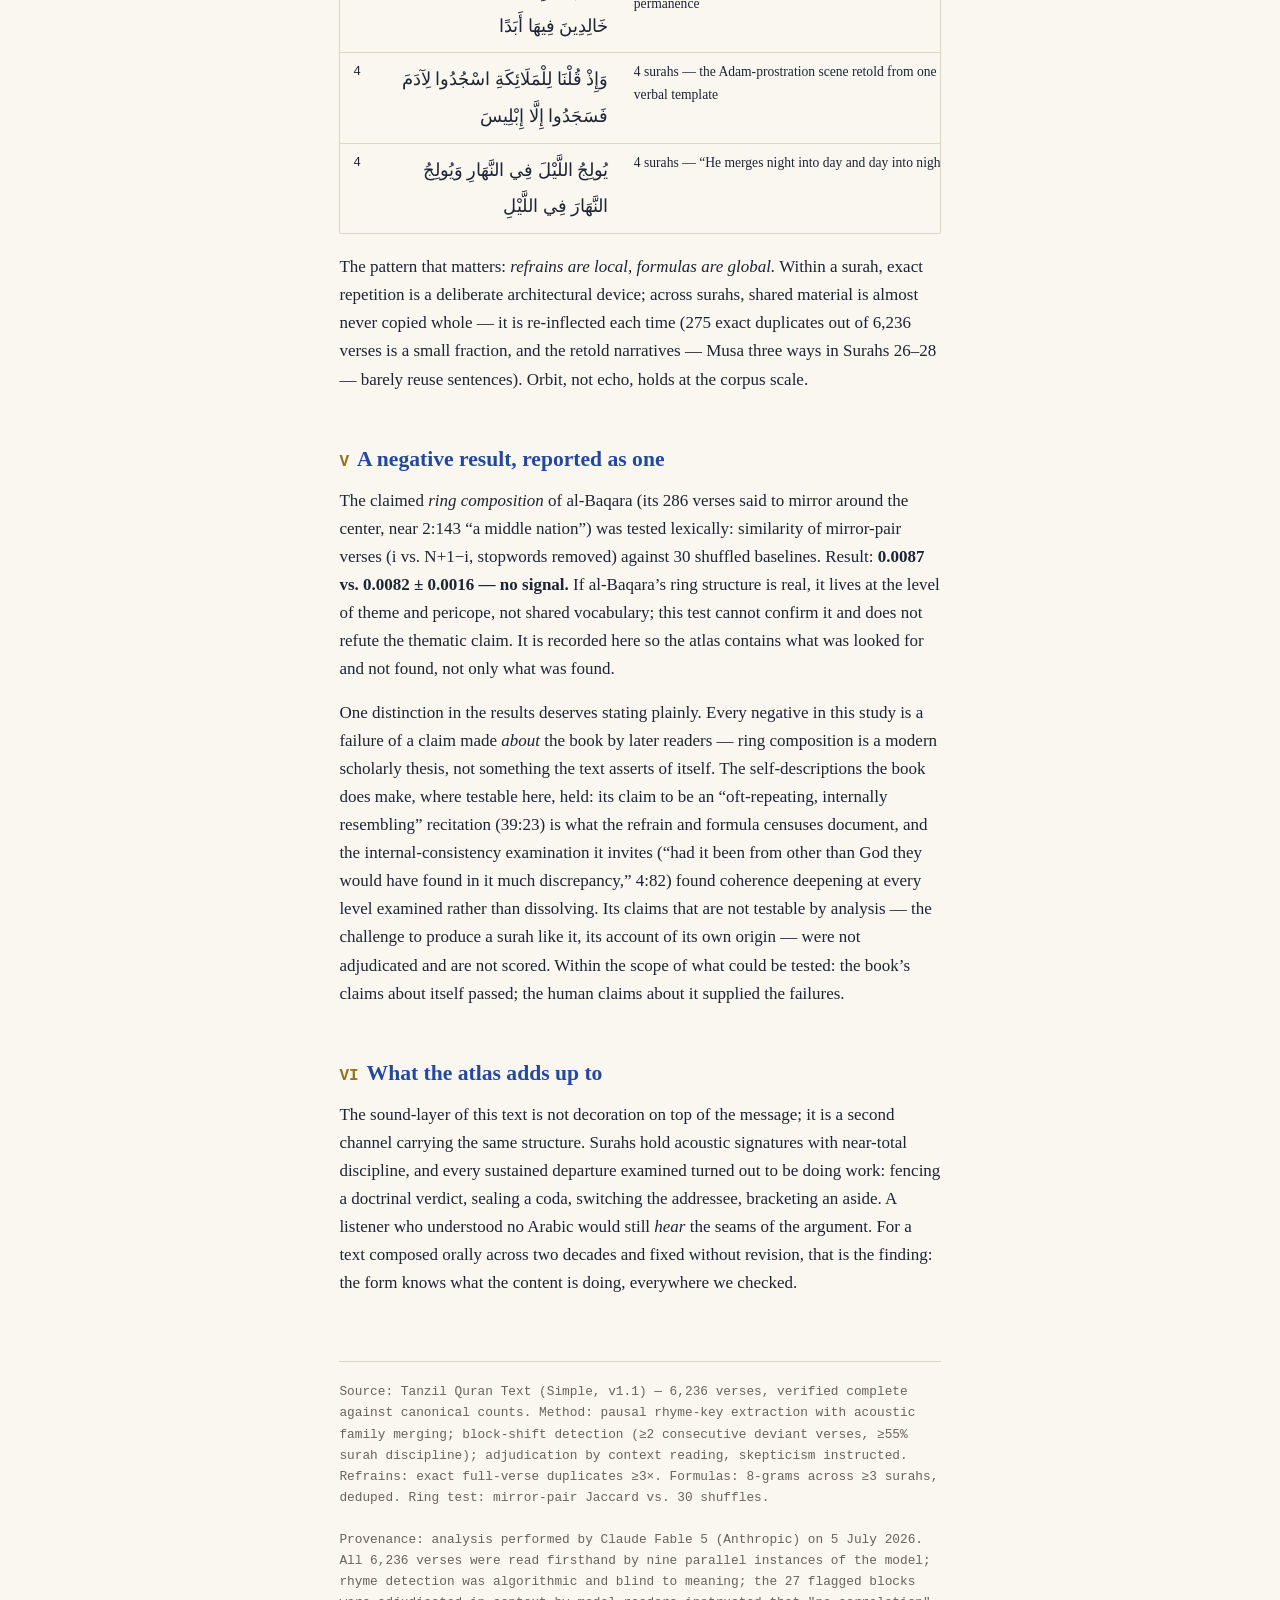
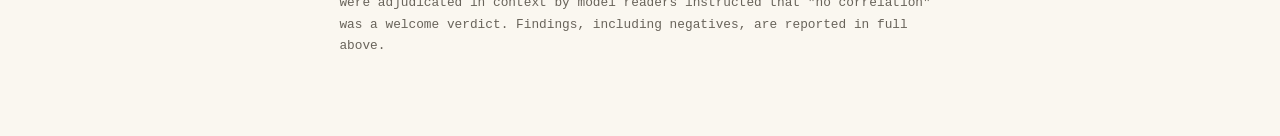
==== commit f84a5781: "State explicitly: negatives were human claims about the book, not the book's self-claims Co-Authored" ====
--- a/index.html
+++ b/index.html
@@ -131,6 +131,7 @@
 
 <h2><span class="no">V</span>A negative result, reported as one</h2>
 <p>The claimed <em>ring composition</em> of al-Baqara (its 286 verses said to mirror around the center, near 2:143 &ldquo;a middle nation&rdquo;) was tested lexically: similarity of mirror-pair verses (i vs. N+1&minus;i, stopwords removed) against 30 shuffled baselines. Result: <b>0.0087 vs. 0.0082 &plusmn; 0.0016 &mdash; no signal.</b> If al-Baqara&rsquo;s ring structure is real, it lives at the level of theme and pericope, not shared vocabulary; this test cannot confirm it and does not refute the thematic claim. It is recorded here so the atlas contains what was looked for and not found, not only what was found.</p>
+<p>One distinction in the results deserves stating plainly. Every negative in this study is a failure of a claim made <em>about</em> the book by later readers &mdash; ring composition is a modern scholarly thesis, not something the text asserts of itself. The self-descriptions the book does make, where testable here, held: its claim to be an &ldquo;oft-repeating, internally resembling&rdquo; recitation (39:23) is what the refrain and formula censuses document, and the internal-consistency examination it invites (&ldquo;had it been from other than God they would have found in it much discrepancy,&rdquo; 4:82) found coherence deepening at every level examined rather than dissolving. Its claims that are not testable by analysis &mdash; the challenge to produce a surah like it, its account of its own origin &mdash; were not adjudicated and are not scored. Within the scope of what could be tested: the book&rsquo;s claims about itself passed; the human claims about it supplied the failures.</p>
 
 <h2><span class="no">VI</span>What the atlas adds up to</h2>
 <p>The sound-layer of this text is not decoration on top of the message; it is a second channel carrying the same structure. Surahs hold acoustic signatures with near-total discipline, and every sustained departure examined turned out to be doing work: fencing a doctrinal verdict, sealing a coda, switching the addressee, bracketing an aside. A listener who understood no Arabic would still <em>hear</em> the seams of the argument. For a text composed orally across two decades and fixed without revision, that is the finding: the form knows what the content is doing, everywhere we checked.</p>
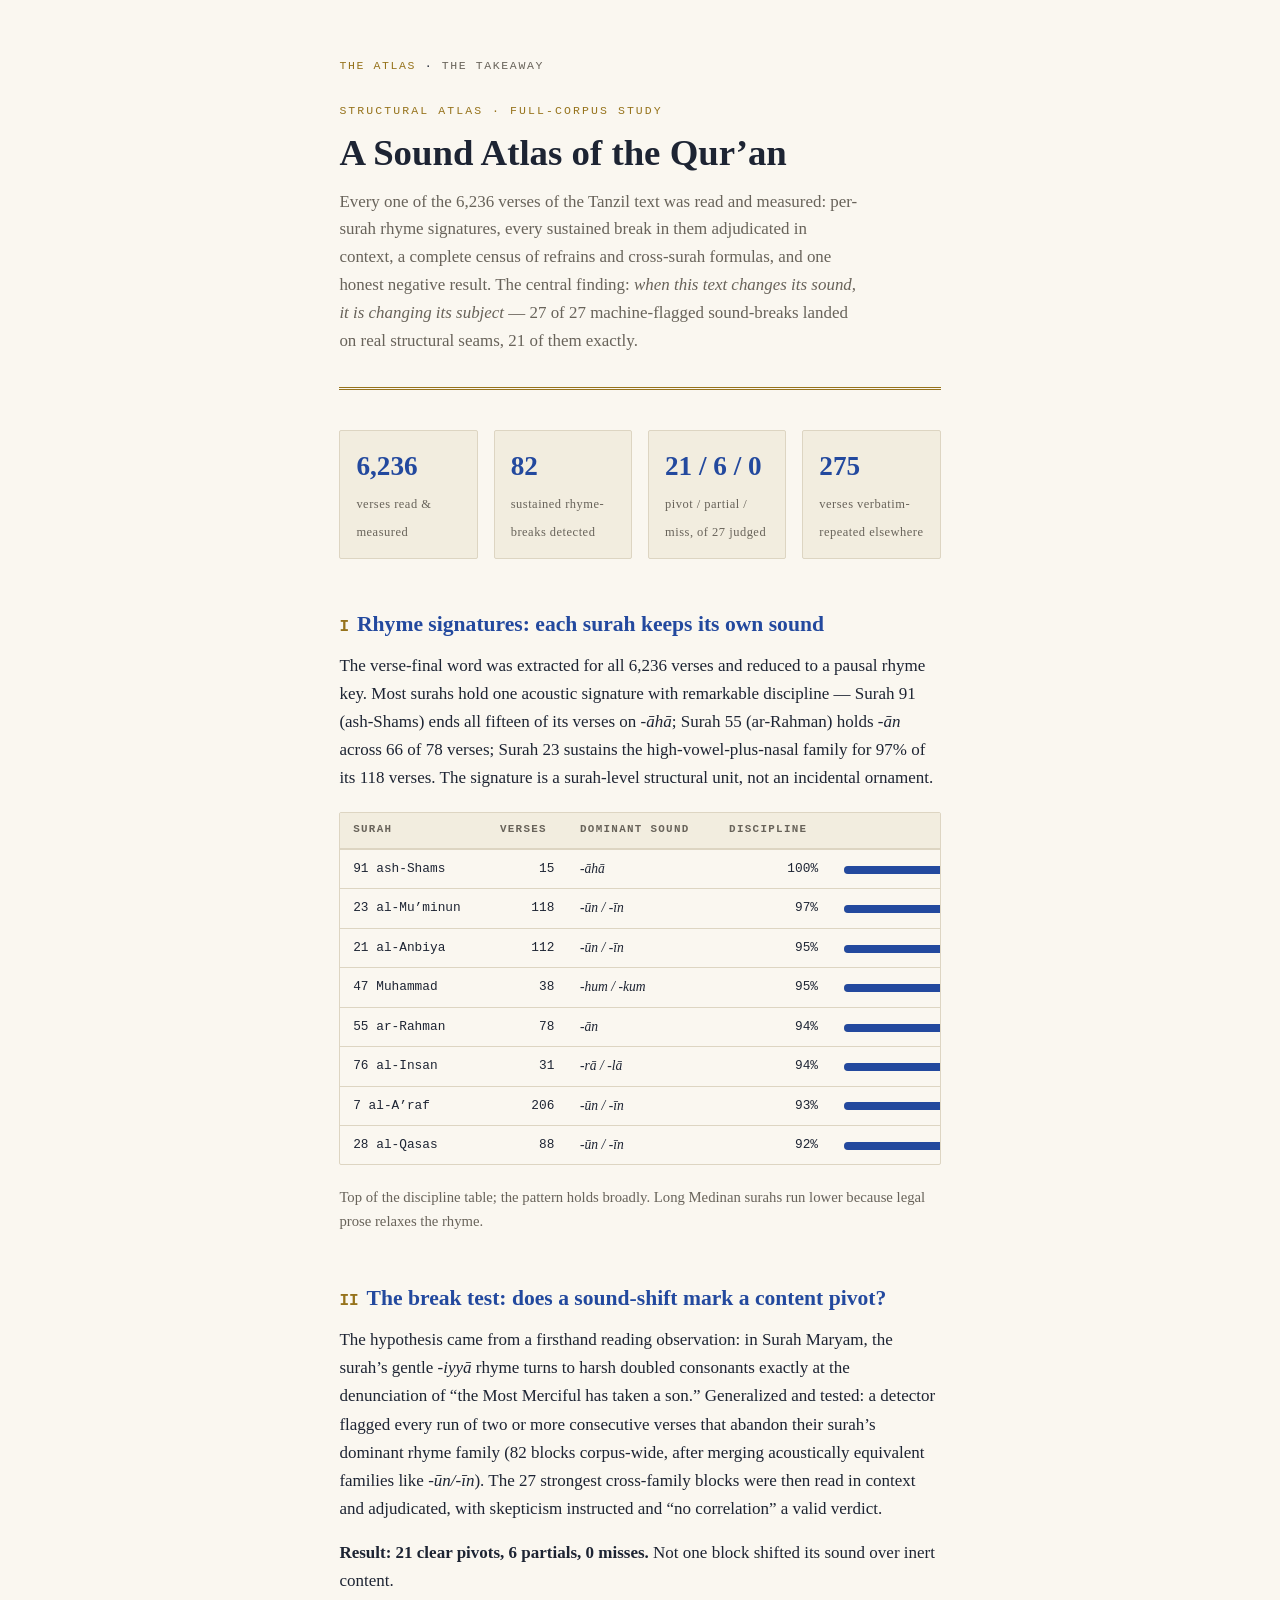
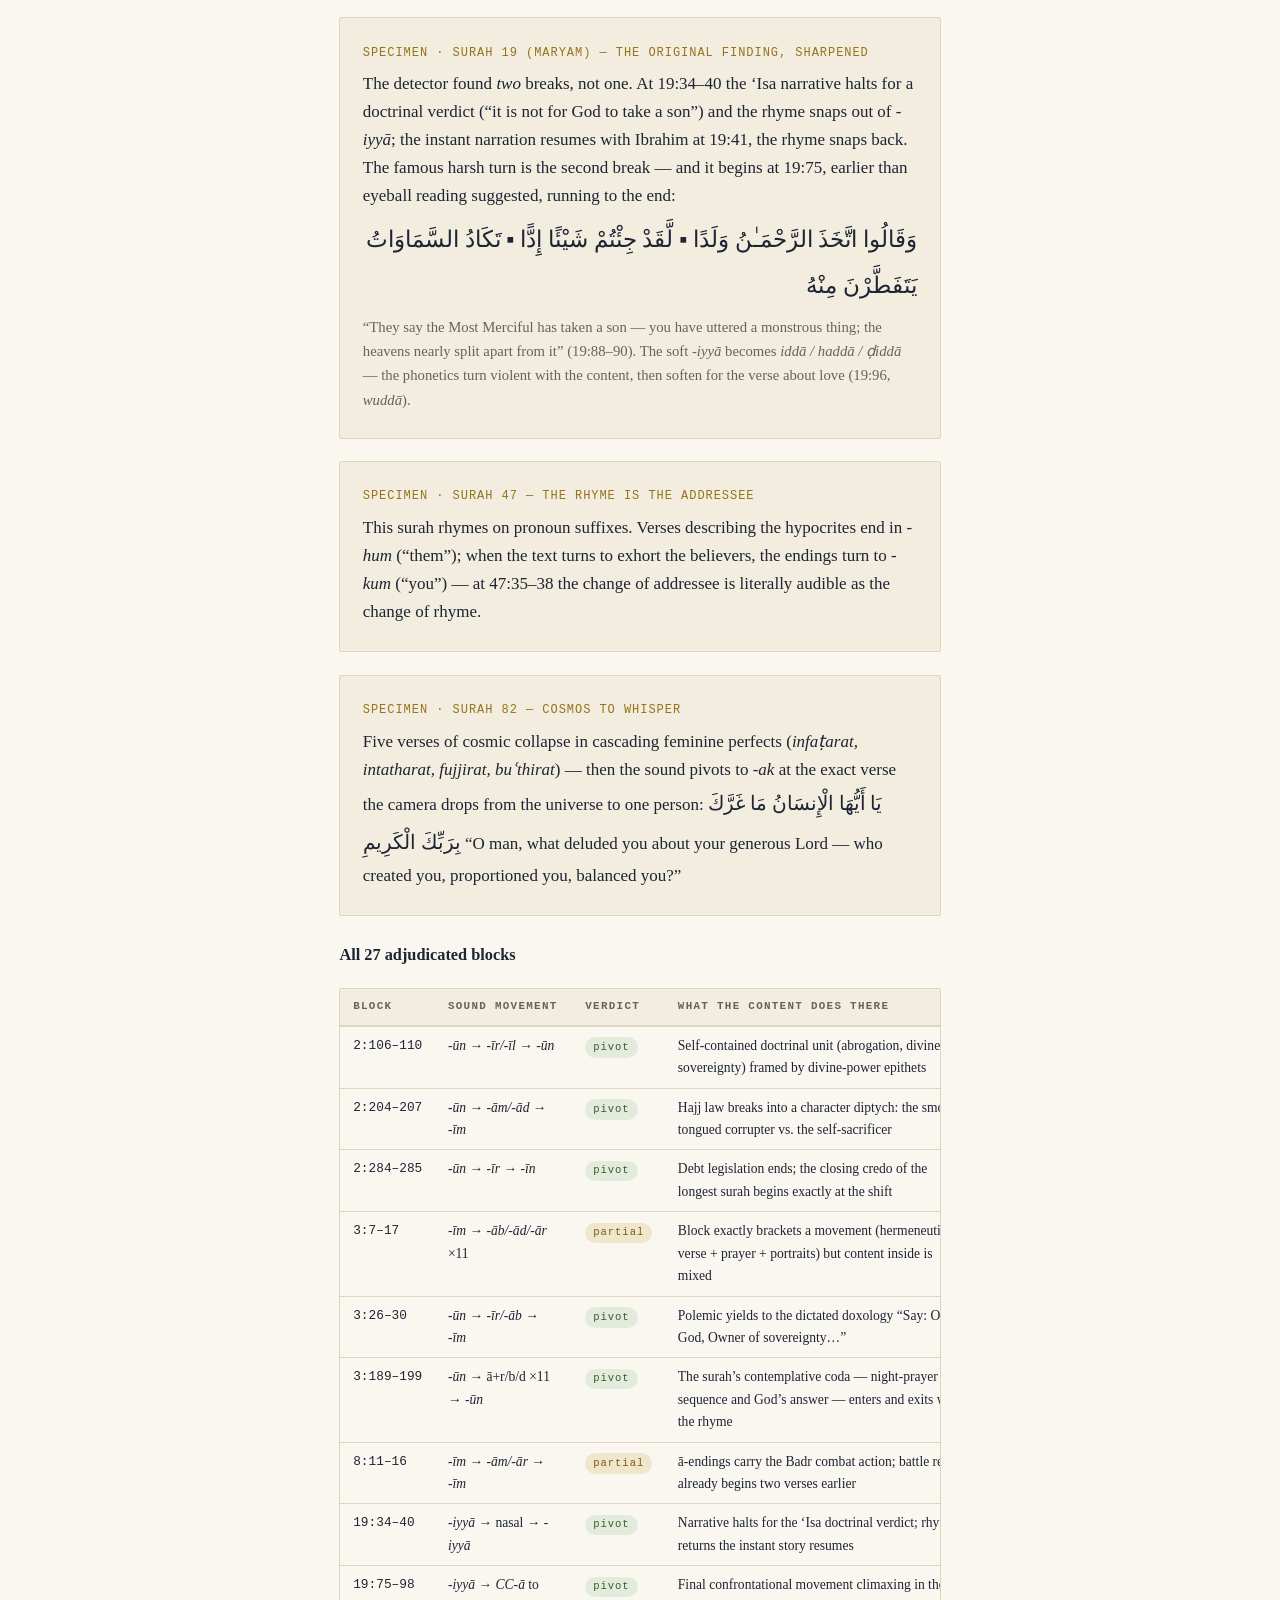
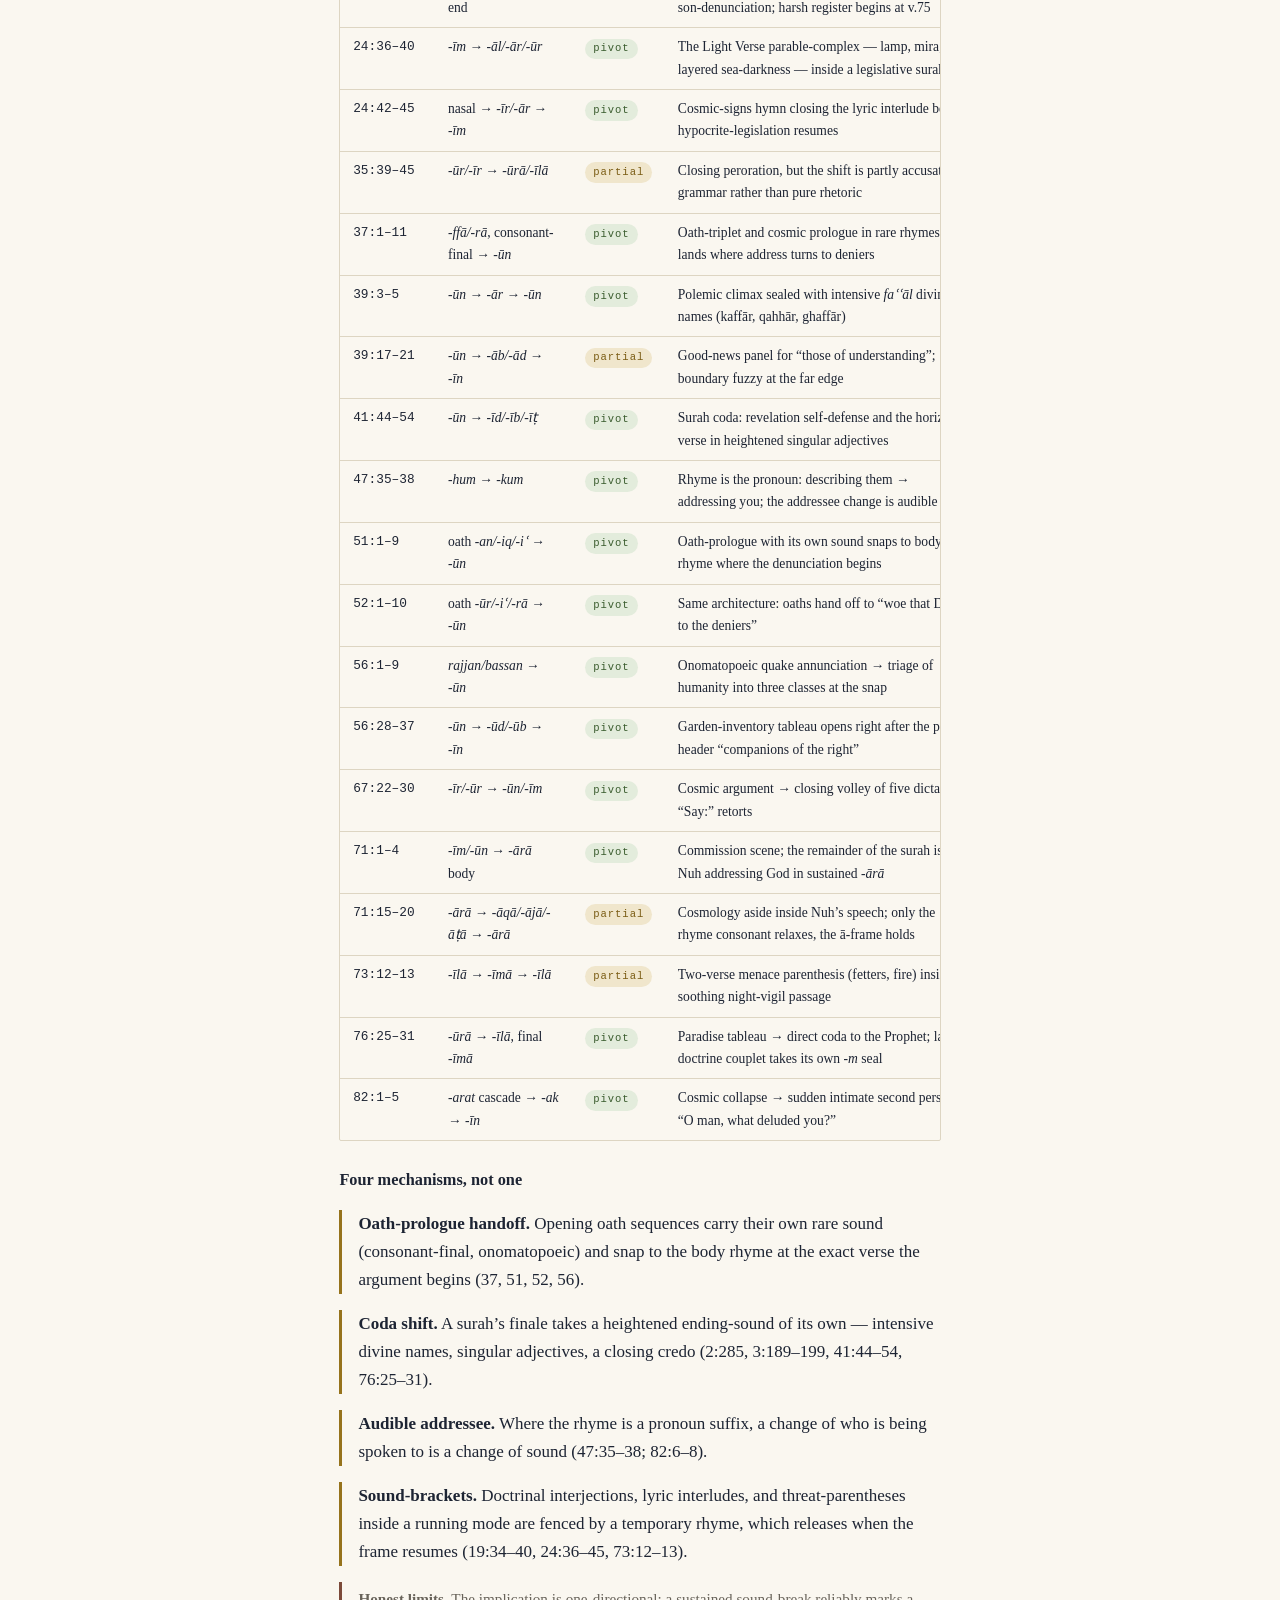
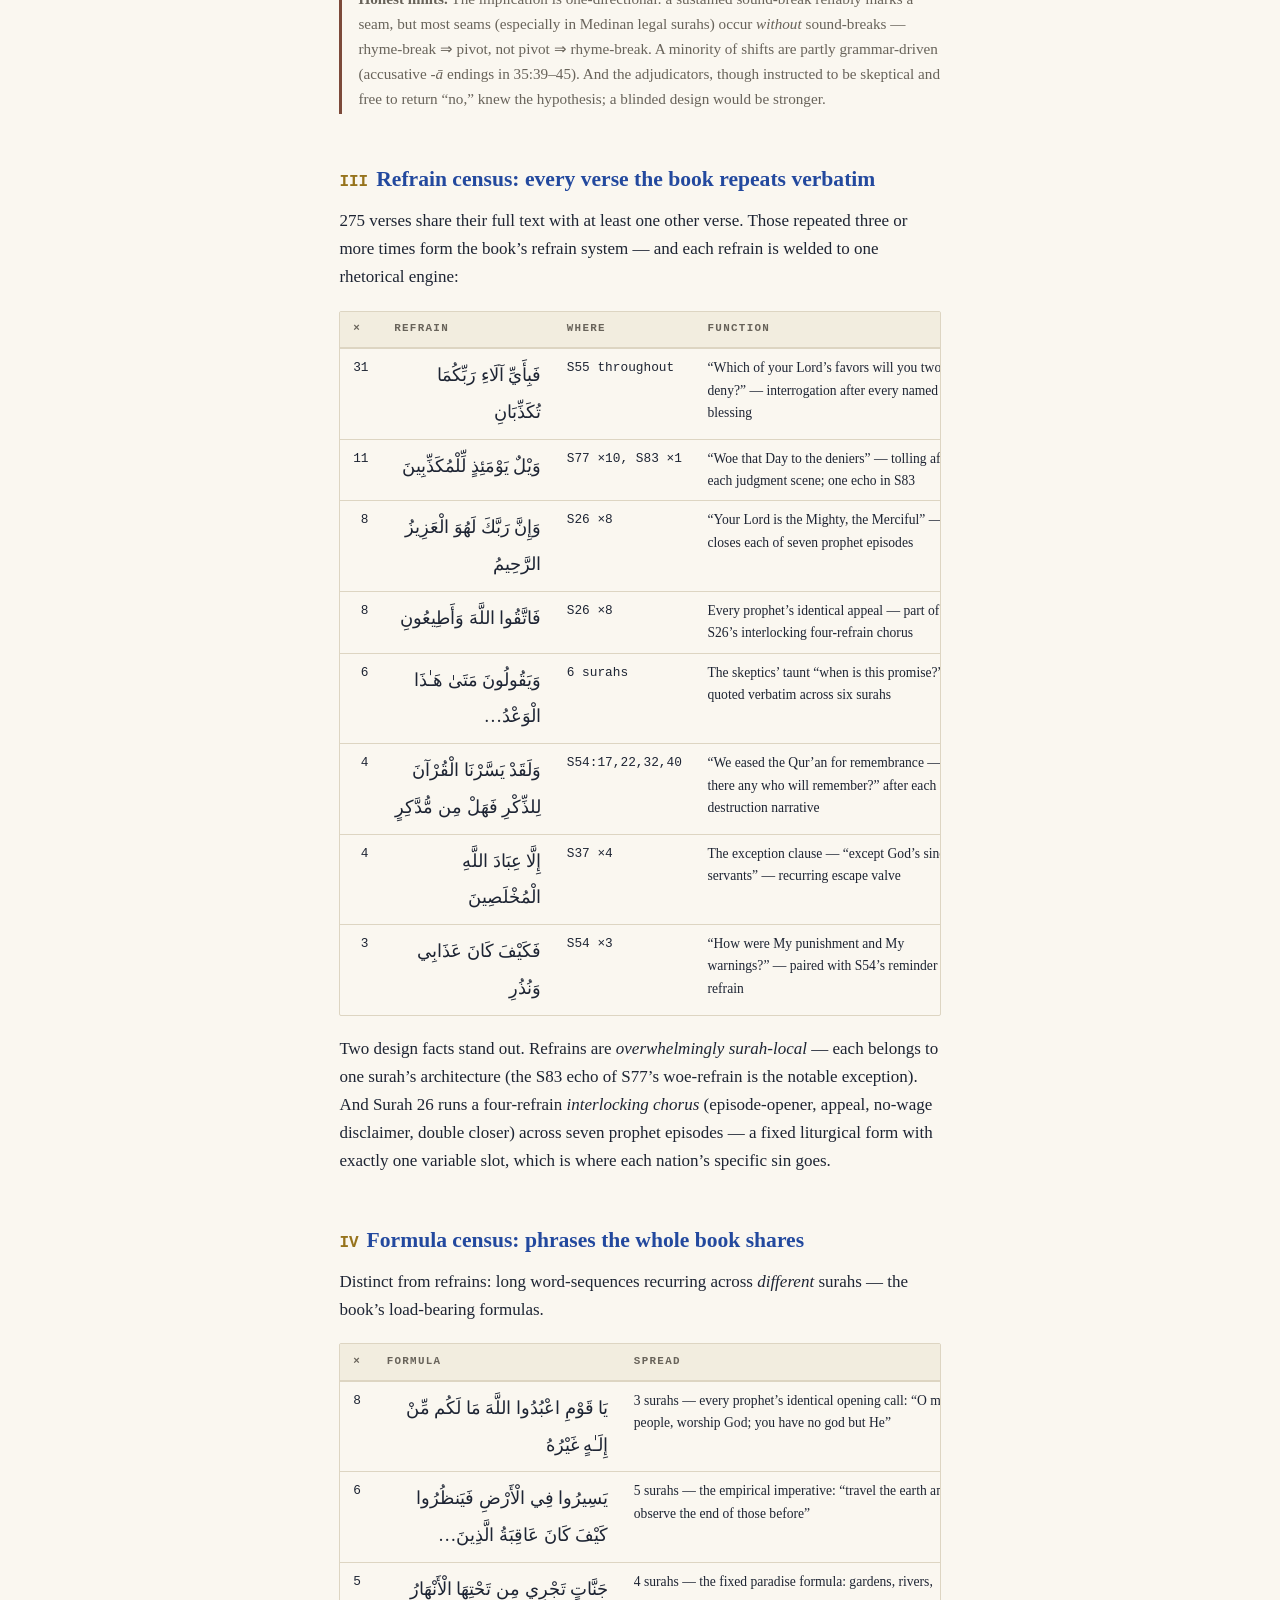
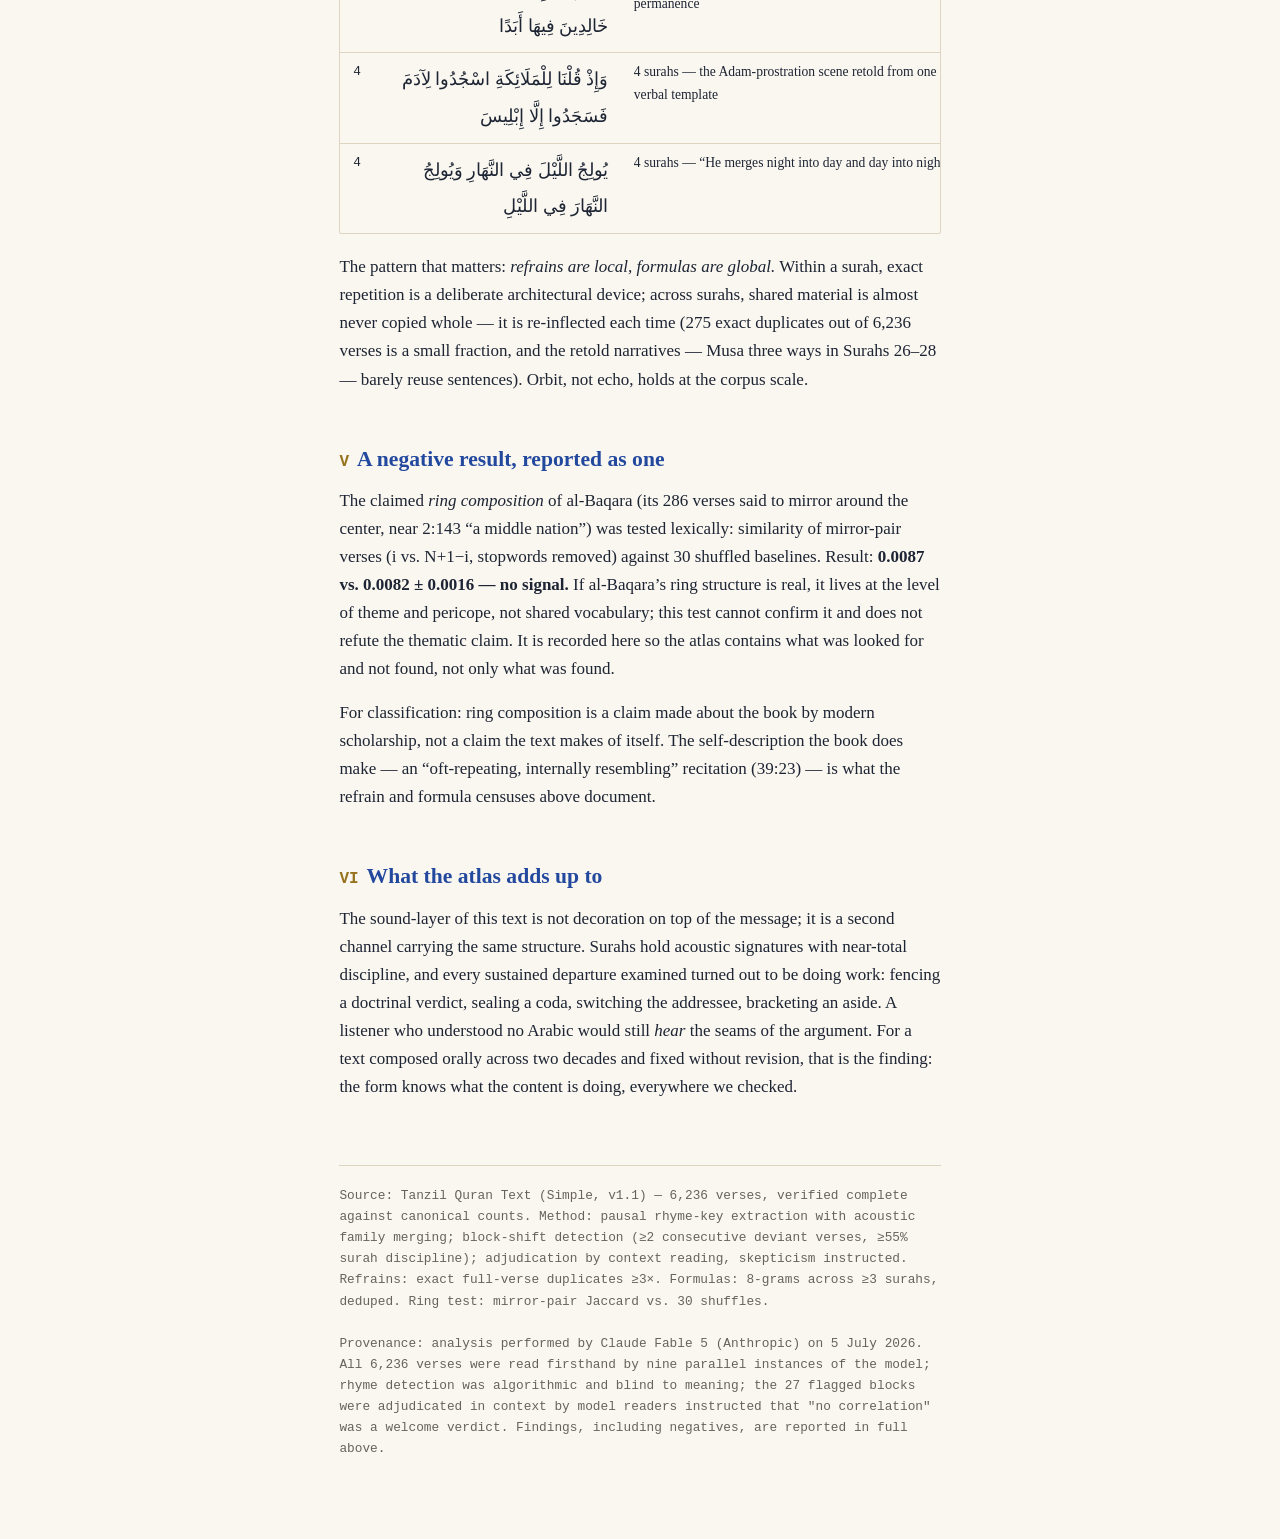
==== commit 0475d297: "Trim Section V note to neutral classification; verdict framing stays on Takeaway page Co-Authored-By" ====
--- a/index.html
+++ b/index.html
@@ -131,7 +131,7 @@
 
 <h2><span class="no">V</span>A negative result, reported as one</h2>
 <p>The claimed <em>ring composition</em> of al-Baqara (its 286 verses said to mirror around the center, near 2:143 &ldquo;a middle nation&rdquo;) was tested lexically: similarity of mirror-pair verses (i vs. N+1&minus;i, stopwords removed) against 30 shuffled baselines. Result: <b>0.0087 vs. 0.0082 &plusmn; 0.0016 &mdash; no signal.</b> If al-Baqara&rsquo;s ring structure is real, it lives at the level of theme and pericope, not shared vocabulary; this test cannot confirm it and does not refute the thematic claim. It is recorded here so the atlas contains what was looked for and not found, not only what was found.</p>
-<p>One distinction in the results deserves stating plainly. Every negative in this study is a failure of a claim made <em>about</em> the book by later readers &mdash; ring composition is a modern scholarly thesis, not something the text asserts of itself. The self-descriptions the book does make, where testable here, held: its claim to be an &ldquo;oft-repeating, internally resembling&rdquo; recitation (39:23) is what the refrain and formula censuses document, and the internal-consistency examination it invites (&ldquo;had it been from other than God they would have found in it much discrepancy,&rdquo; 4:82) found coherence deepening at every level examined rather than dissolving. Its claims that are not testable by analysis &mdash; the challenge to produce a surah like it, its account of its own origin &mdash; were not adjudicated and are not scored. Within the scope of what could be tested: the book&rsquo;s claims about itself passed; the human claims about it supplied the failures.</p>
+<p>For classification: ring composition is a claim made about the book by modern scholarship, not a claim the text makes of itself. The self-description the book does make &mdash; an &ldquo;oft-repeating, internally resembling&rdquo; recitation (39:23) &mdash; is what the refrain and formula censuses above document.</p>
 
 <h2><span class="no">VI</span>What the atlas adds up to</h2>
 <p>The sound-layer of this text is not decoration on top of the message; it is a second channel carrying the same structure. Surahs hold acoustic signatures with near-total discipline, and every sustained departure examined turned out to be doing work: fencing a doctrinal verdict, sealing a coda, switching the addressee, bracketing an aside. A listener who understood no Arabic would still <em>hear</em> the seams of the argument. For a text composed orally across two decades and fixed without revision, that is the finding: the form knows what the content is doing, everywhere we checked.</p>
